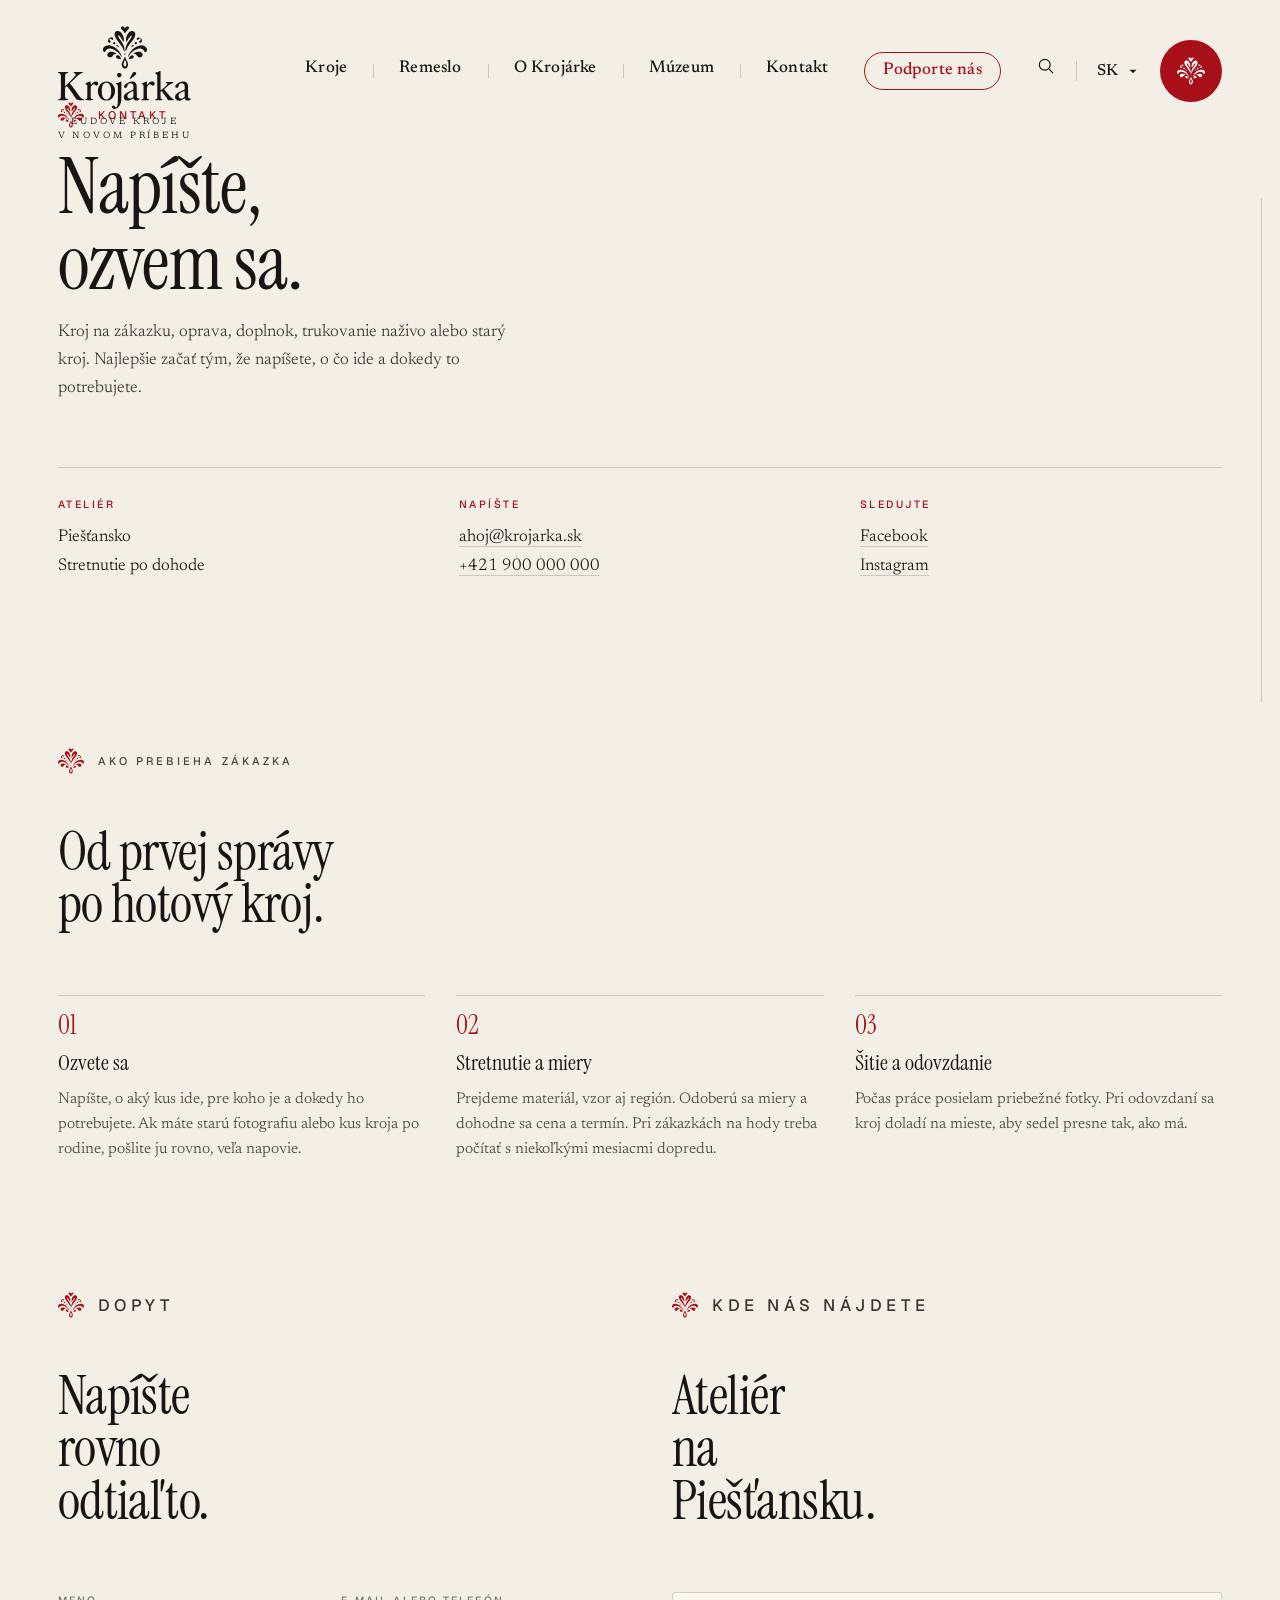
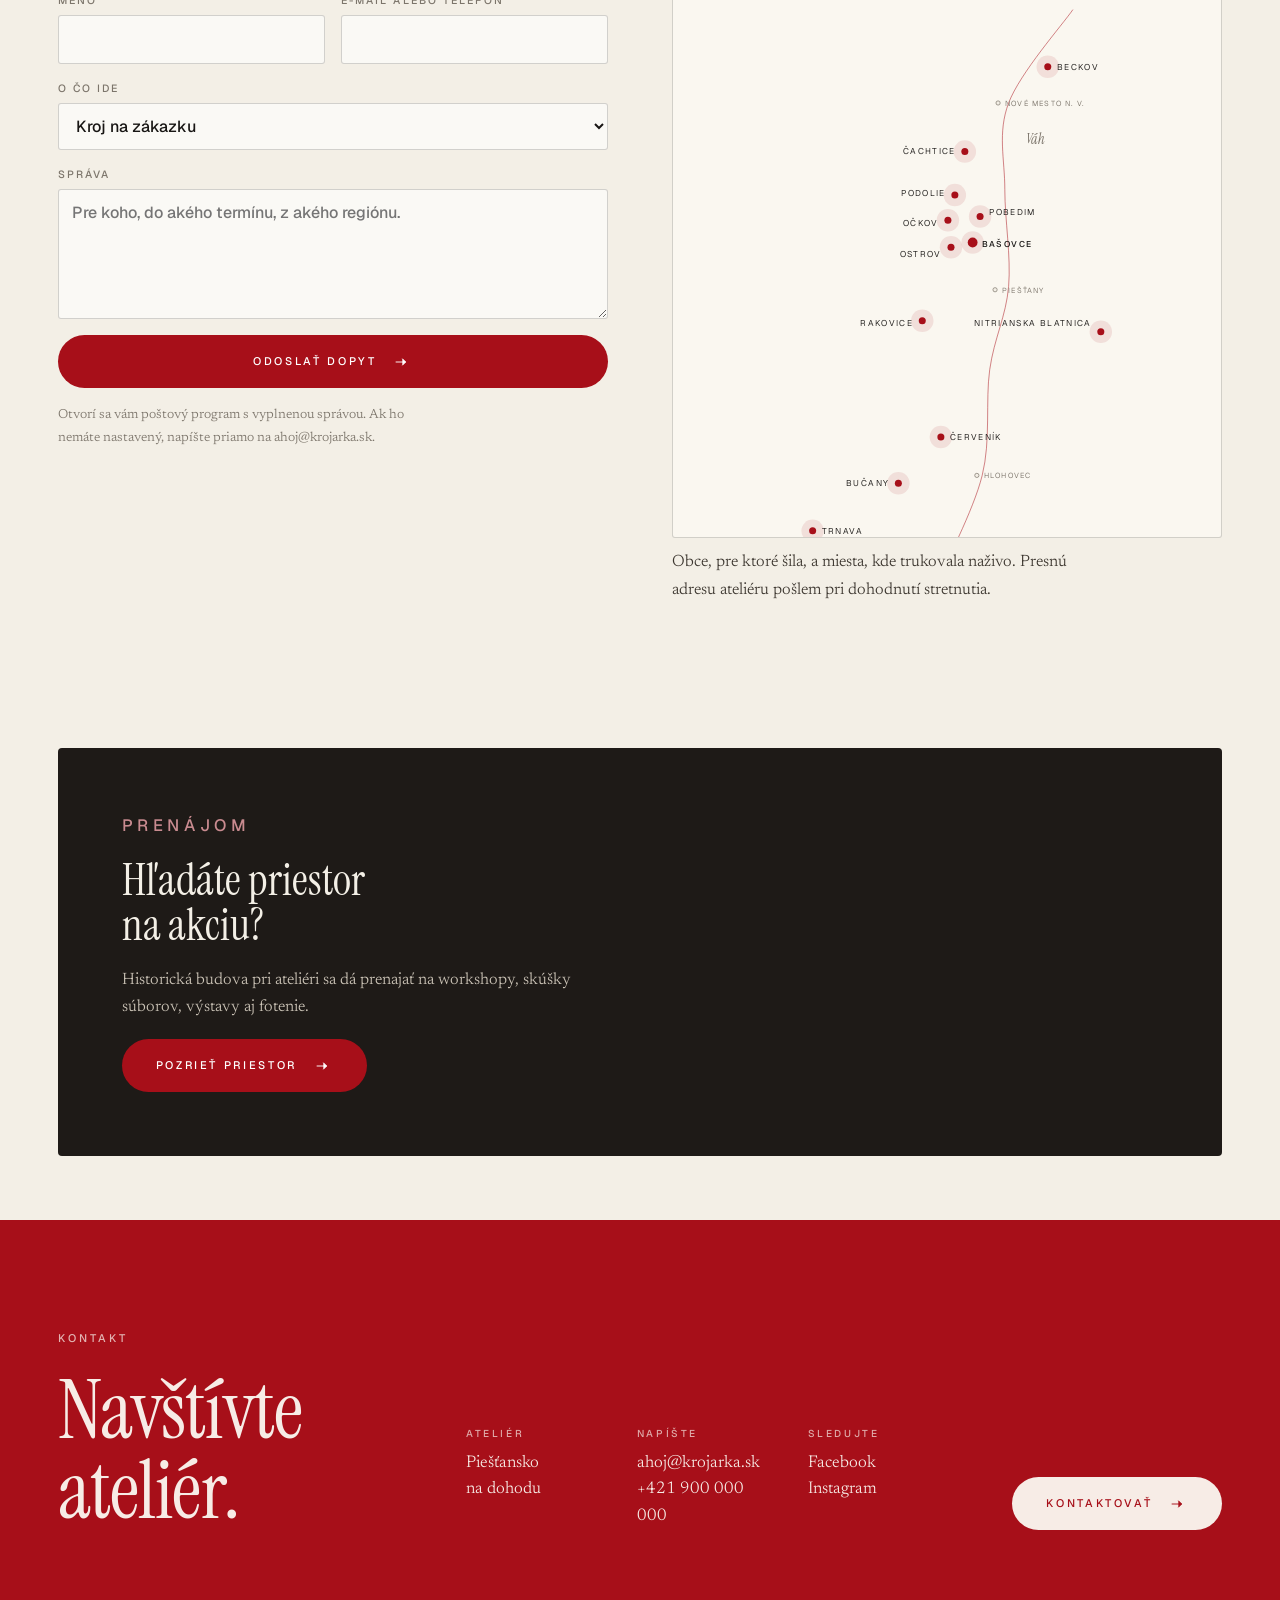
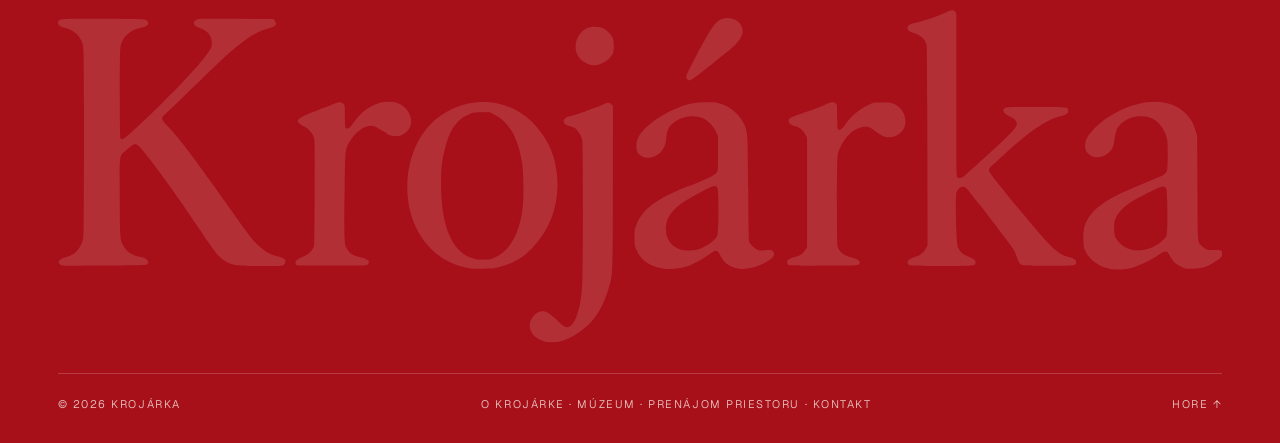
==== kontakt.html @ eddf3675 "Verzia 2: logotyp v pätičke menší a bez prekrytia s odkazmi Co-Authored-By: Claude Fable 5.1 <norepl" ====
<!doctype html>
<html lang="sk">
<head>
<script>if(/[?&]logo=alt/.test(location.search)||localStorage.getItem("logo")==="alt"){document.documentElement.classList.add("logo-alt");localStorage.setItem("logo","alt")}if(/[?&]logo=sig/.test(location.search)||localStorage.getItem("logo")==="sig"){document.documentElement.classList.remove("logo-alt");document.documentElement.classList.add("logo-sig");localStorage.setItem("logo","sig")}if(/[?&]logo=orig/.test(location.search)){localStorage.removeItem("logo");document.documentElement.classList.remove("logo-alt");document.documentElement.classList.remove("logo-sig")}</script>
<meta charset="utf-8">
<meta name="viewport" content="width=device-width, initial-scale=1">
<title>Kontakt — Krojárka</title>
<meta name="description" content="Kontakt na Krojárku. Kroje na zákazku, opravy, doplnky a workshopy trukovania. Ateliér na Piešťansku, stretnutie po dohode.">
<link rel="icon" href="logo/favicon.svg" type="image/svg+xml">
<link rel="apple-touch-icon" href="logo/favicon.svg">
<link rel="preconnect" href="https://fonts.googleapis.com">
<link rel="preconnect" href="https://fonts.gstatic.com" crossorigin>
<link href="https://fonts.googleapis.com/css2?family=Instrument+Serif:ital@0;1&family=Newsreader:ital,opsz,wght@0,6..72,300..500;1,6..72,300..400&family=Geist:wght@400;500&display=swap" rel="stylesheet">
<link rel="stylesheet" href="styles.css?v=32">
<link rel="stylesheet" href="motion.css?v=8">
<link rel="stylesheet" href="podstranky.css?v=2">
</head>
<body>

<svg width="0" height="0" style="position:absolute" aria-hidden="true">
  <defs>
    <!-- ornament: osemlistý „kvet" z výšivky -->
    <symbol id="orn" viewBox="0 0 124.88 120.88"><path fill="currentColor" d="M60.78 120.49C59.21 119.92 57.97 119.11 56.62 117.76C55.14 116.28 54.40 115.11 53.72 113.17L53.20 111.69L53.15 109.29C53.09 106.53 53.20 105.76 54.00 103.45C54.69 101.45 55.23 100.32 56.90 97.44C59.20 93.45 60.77 90.08 61.18 88.23C61.47 86.97 61.73 86.45 62.13 86.40C62.63 86.34 62.86 86.73 63.25 88.21C63.89 90.71 65.22 93.73 67.34 97.50C69.68 101.68 70.76 104.61 71.06 107.62C71.33 110.29 70.30 114.06 68.70 116.29C67.50 117.97 65.18 119.83 63.44 120.52C62.34 120.95 62.06 120.95 60.78 120.49ZM63.10 114.07C63.54 113.84 64.64 112.70 65.03 112.06C66.91 109.01 66.46 104.04 63.81 98.75C63.59 98.30 63.31 97.61 63.20 97.21C62.71 95.50 61.71 95.58 61.16 97.38C61.02 97.82 60.56 98.94 60.13 99.87C58.81 102.78 58.25 105.09 58.25 107.67C58.25 110.04 58.73 111.51 59.94 112.85C61.08 114.12 62.19 114.55 63.10 114.07ZM48.95 93.43C48.61 93.33 47.37 93.17 46.20 93.06C42.92 92.75 41.67 92.44 40.19 91.59C36.84 89.65 36.07 86.52 38.32 84.01C39.18 83.06 40.01 82.71 41.60 82.65C43.20 82.58 44.20 82.87 45.61 83.79C47.24 84.85 49.00 86.93 49.75 88.69C50.09 89.49 51.00 92.48 51.00 92.82C51.00 93.59 50.30 93.80 48.95 93.43ZM73.47 93.36C73.16 93.18 73.19 92.55 73.58 91.27C74.77 87.35 77.22 84.33 80.19 83.11C82.90 82.01 85.87 83.01 86.94 85.40C87.93 87.60 86.71 90.21 84.05 91.59C82.85 92.21 82.85 92.21 80.12 92.43C78.02 92.61 76.16 92.92 74.83 93.31C74.10 93.53 73.77 93.54 73.47 93.36ZM18.55 88.38C15.82 87.98 13.22 85.78 12.56 83.31C11.94 81.01 12.28 78.56 13.49 76.72C15.54 73.59 19.54 71.98 24.31 72.39C26.06 72.53 29.22 73.26 30.50 73.81C31.14 74.09 31.73 74.34 33.89 75.25C34.76 75.62 36.75 76.80 37.37 77.33C37.77 77.67 37.89 78.27 37.59 78.46C37.51 78.52 36.85 78.57 36.12 78.57C35.00 78.58 34.64 78.64 33.62 78.97C31.10 79.81 29.53 81.08 27.73 83.72C26.19 85.98 25.30 86.84 23.69 87.63C22.05 88.43 20.49 88.66 18.55 88.38ZM103.13 88.35C102.27 88.23 100.78 87.69 99.89 87.17C98.95 86.61 97.59 85.20 96.37 83.49C94.32 80.61 93.63 80.01 91.23 78.99C89.98 78.47 89.89 78.45 88.56 78.43C86.66 78.41 86.33 78.26 86.65 77.56C87.19 76.37 94.77 73.07 98.25 72.50C99.65 72.27 102.23 72.21 103.67 72.37C109.57 73.01 113.57 77.98 112.10 82.83C111.22 85.76 108.90 87.78 105.83 88.31C104.61 88.52 104.32 88.52 103.13 88.35ZM52.60 87.51C52.42 87.37 51.89 86.59 51.43 85.78C49.10 81.74 45.38 77.04 42.27 74.19C37.75 70.05 34.55 67.90 29.81 65.83C28.52 65.26 25.64 64.41 23.56 63.98C21.76 63.60 21.37 63.56 19.56 63.57C17.72 63.58 17.44 63.62 16.07 63.98C14.03 64.53 12.54 65.22 11.17 66.26C9.66 67.40 8.89 68.26 7.55 70.25C6.09 72.44 5.35 73.05 4.00 73.21C2.54 73.38 1.02 71.88 0.37 69.62C-0.32 67.22 -0.03 64.04 1.11 61.69C3.17 57.42 7.45 54.90 13.41 54.46C19.33 54.03 25.55 55.66 31.81 59.28C35.49 61.40 37.04 62.51 39.54 64.80C42.23 67.26 46.35 72.11 48.38 75.21C50.58 78.56 53.77 86.91 53.11 87.57C52.94 87.74 52.88 87.73 52.60 87.51ZM71.29 86.93C71.16 86.59 71.34 84.98 71.60 84.19C71.84 83.47 72.48 81.93 73.41 79.81C76.27 73.35 83.47 65.02 89.81 60.86C94.76 57.62 101.22 55.09 106.12 54.48C107.65 54.29 111.65 54.29 112.93 54.48C117.81 55.21 121.95 57.98 123.69 61.69C124.53 63.46 124.80 64.65 124.79 66.50C124.76 70.50 122.96 73.38 120.47 73.38C119.09 73.38 118.32 72.69 116.81 70.17C114.79 66.78 112.24 64.99 108.06 63.99C106.42 63.60 106.18 63.57 104.06 63.57C101.91 63.57 101.73 63.59 99.88 64.03C95.81 64.98 92.35 66.52 88.06 69.30C82.90 72.63 76.08 79.73 73.29 84.67C72.13 86.71 71.49 87.44 71.29 86.93ZM61.63 81.63C61.29 81.29 61.21 80.69 61.28 79.00C61.36 77.03 61.57 76.56 62.37 76.56C63.24 76.56 63.41 76.97 63.39 78.90C63.38 80.56 63.26 81.19 62.87 81.60C62.55 81.94 61.96 81.96 61.63 81.63ZM59.94 71.70C59.75 71.45 59.38 70.62 59.12 69.85C58.53 68.06 57.94 66.57 57.12 64.75C56.77 63.96 56.32 62.94 56.12 62.49C55.68 61.47 54.18 58.67 53.56 57.68C51.75 54.83 47.62 49.24 43.50 44.07C38.53 37.82 37.82 36.81 35.79 33.06C34.69 31.03 34.02 29.37 33.48 27.28C32.98 25.38 32.97 25.25 32.97 23.31C32.96 21.06 33.15 20.11 33.91 18.48C34.99 16.16 36.60 14.80 39.31 13.92C40.68 13.48 40.69 13.47 42.44 13.54C43.93 13.59 44.35 13.66 45.33 13.98C49.68 15.40 52.84 18.61 55.75 24.56C58.53 30.24 59.69 36.05 59.11 41.39C58.94 42.96 58.76 43.51 58.33 43.75C57.82 44.04 57.46 43.75 56.58 42.36C56.16 41.70 55.37 40.47 54.83 39.62C54.29 38.78 53.42 37.29 52.90 36.32C50.36 31.56 48.51 29.07 46.05 27.10C44.58 25.92 43.89 25.72 43.31 26.31C42.27 27.34 44.19 32.22 47.37 36.63C53.08 44.53 54.39 46.55 56.45 50.56C58.53 54.64 59.56 57.31 60.32 60.59C60.77 62.55 60.77 62.58 60.89 66.75C60.99 70.16 60.98 71.04 60.84 71.50C60.63 72.21 60.37 72.27 59.94 71.70ZM64.04 71.05C63.88 70.79 63.81 70.25 63.72 68.46C63.53 64.38 63.88 61.53 64.95 58.56C67.92 50.34 69.61 47.26 75.06 40.12C78.25 35.96 81.06 30.86 81.56 28.34C81.96 26.28 81.01 25.56 79.42 26.74C76.50 28.93 73.50 32.93 70.29 38.93C69.77 39.89 69.07 41.06 68.74 41.51C68.41 41.96 67.95 42.66 67.72 43.07C67.21 43.98 66.80 44.18 66.28 43.79C65.66 43.33 65.35 41.42 65.36 37.99C65.36 35.56 65.53 34.18 66.12 31.69C68.55 21.41 74.46 14.32 81.31 13.49C85.22 13.01 88.91 14.77 90.50 17.88C91.85 20.53 91.98 23.51 90.93 27.56C89.85 31.68 87.63 35.60 83.05 41.44C74.01 52.96 71.57 56.49 68.90 61.91C67.25 65.24 66.61 66.74 65.80 69.06C65.04 71.28 64.55 71.83 64.04 71.05ZM44.37 59.89C44.06 59.69 43.33 59.12 42.75 58.62C42.17 58.13 41.46 57.62 41.19 57.50C38.81 56.43 38.24 56.12 38.00 55.73C37.47 54.85 37.85 53.62 38.82 53.11C39.30 52.85 39.40 52.84 39.87 52.98C40.54 53.19 41.25 53.92 41.96 55.16C42.37 55.85 42.81 56.39 43.52 57.03C45.04 58.41 45.79 59.66 45.35 60.10C45.13 60.32 44.98 60.29 44.37 59.89ZM80.33 59.29C80.29 59.25 80.25 59.12 80.25 59.00C80.25 58.79 82.57 55.11 83.24 54.27C84.36 52.85 85.86 52.60 86.85 53.66C87.99 54.88 86.73 56.71 84.38 57.25C83.62 57.42 82.69 57.90 81.93 58.51C81.51 58.84 80.61 59.38 80.46 59.38C80.44 59.38 80.38 59.34 80.33 59.29ZM30.12 51.18C29.06 50.72 28.25 49.46 28.25 48.25C28.25 46.95 29.12 45.60 30.20 45.25C30.82 45.04 32.45 45.15 32.98 45.43C33.59 45.74 34.48 46.68 34.76 47.29C35.40 48.70 34.72 50.50 33.31 51.14C32.67 51.44 30.77 51.46 30.12 51.18ZM91.40 51.12C90.76 50.79 90.05 49.91 89.86 49.21C89.40 47.48 91.02 45.36 92.95 45.16C95.27 44.92 97.04 47.21 96.10 49.22C95.79 49.87 94.94 50.77 94.33 51.09C93.67 51.43 92.05 51.45 91.40 51.12ZM104.69 47.23C103.75 46.88 102.75 45.96 102.41 45.14C102.02 44.21 102.58 43.33 104.36 42.08C105.47 41.30 106.31 40.43 106.59 39.77C106.89 39.05 106.97 36.17 106.70 35.65C106.23 34.74 104.93 34.57 103.57 35.24C102.92 35.56 102.50 35.92 101.49 36.99C99.37 39.27 98.21 39.58 96.91 38.23C94.99 36.22 96.20 32.98 99.24 32.00C101.46 31.29 103.68 32.03 106.87 34.54C109.54 36.64 110.71 38.88 110.60 41.72C110.56 43.00 110.53 43.12 110.03 44.14C109.08 46.10 107.60 47.26 105.95 47.33C105.46 47.35 104.89 47.31 104.69 47.23ZM17.80 47.14C16.65 46.84 15.22 45.63 14.74 44.55C13.30 41.34 14.57 36.77 17.57 34.34C19.01 33.17 21.82 31.92 23.50 31.69C25.32 31.45 27.71 32.81 28.57 34.57C29.38 36.23 29.00 38.28 27.74 38.99C26.68 39.59 26.11 39.31 23.81 37.05C21.86 35.13 21.11 34.66 20.28 34.81C18.77 35.09 18.08 36.32 18.37 38.20C18.58 39.54 18.96 40.14 20.61 41.83C22.67 43.92 22.80 44.47 21.57 45.84C20.57 46.95 19.07 47.47 17.80 47.14ZM61.72 20.16C61.62 20.04 61.33 19.52 61.09 19.00C59.90 16.52 58.19 14.34 54.78 10.98C52.03 8.28 51.29 7.30 50.93 5.88C50.47 4.07 50.91 2.29 52.10 1.24C53.10 0.35 53.59 0.19 55.26 0.19L56.72 0.19L57.80 0.74C59.53 1.62 60.50 2.75 61.54 5.16C61.88 5.93 62.61 5.96 62.93 5.22C63.63 3.61 63.91 3.10 64.49 2.41C66.82 -0.37 70.66 -0.83 72.73 1.44C73.47 2.25 73.75 2.99 73.75 4.12C73.75 6.19 73.29 6.94 69.81 10.50C66.21 14.20 64.11 16.98 63.17 19.32C62.76 20.35 62.18 20.69 61.72 20.16Z"/></symbol>
    <symbol id="wordmark" viewBox="0 0 235.50 67.25"><path fill="currentColor" d="M98.38 67.02C96.37 66.35 95.38 65.25 95.38 63.72C95.38 62.44 96.58 61.05 97.79 60.91C98.58 60.82 99.41 61.29 100.81 62.63C102.18 63.94 102.45 64.12 102.95 64.12C104.49 64.12 105.77 60.36 106.00 55.14C106.17 51.42 106.16 27.05 105.99 26.26C105.82 25.48 105.01 24.20 104.48 23.88C104.26 23.75 103.79 23.57 103.45 23.50C101.82 23.15 101.83 21.83 103.46 21.50C104.26 21.33 106.79 20.49 107.32 20.22C107.53 20.11 108.09 19.89 108.57 19.74C109.05 19.59 109.78 19.30 110.19 19.10C111.10 18.67 111.38 18.66 111.84 19.05L112.19 19.35L112.18 36.02C112.16 54.49 112.20 53.58 111.31 56.38C109.77 61.22 107.89 63.75 104.25 65.88C102.23 67.07 99.87 67.52 98.38 67.02ZM212.31 52.26C209.98 51.63 208.17 50.14 207.53 48.31C207.23 47.44 207.22 44.71 207.52 43.81C208.64 40.50 211.42 38.36 218.19 35.62C218.67 35.43 219.68 35.00 220.44 34.69C221.19 34.37 222.18 33.96 222.62 33.78C223.60 33.40 224.09 32.98 224.24 32.38C224.40 31.75 224.41 26.95 224.25 26.13C224.03 24.99 223.23 23.50 222.45 22.78C221.56 21.97 220.85 21.63 219.79 21.52C217.85 21.32 216.32 21.77 215.04 22.92C214.09 23.78 213.87 24.34 213.51 26.78C213.37 27.80 213.04 28.36 212.23 29.01C210.84 30.10 209.02 30.02 208.07 28.83C207.52 28.14 207.51 26.91 208.06 25.81C208.53 24.88 210.42 22.94 211.75 22.04C218.00 17.80 224.63 17.39 228.09 21.04C229.09 22.10 229.49 22.80 229.96 24.32L230.31 25.44L230.37 36.00C230.44 47.70 230.38 46.87 231.27 47.70C232.04 48.43 232.43 48.56 233.74 48.53C235.10 48.49 235.50 48.65 235.50 49.23C235.50 49.75 235.19 50.08 234.00 50.87C232.29 51.99 231.27 52.31 229.43 52.31C227.94 52.31 227.92 52.31 226.97 51.84C225.93 51.33 225.31 50.72 224.80 49.72C224.20 48.55 223.93 48.55 222.31 49.66C220.98 50.57 219.09 51.50 217.56 52.00C215.92 52.53 213.71 52.64 212.31 52.26ZM83.12 52.20C78.26 51.34 74.49 48.42 72.31 43.81C69.41 37.66 70.30 29.22 74.39 24.18C78.89 18.63 86.67 17.00 92.73 20.33C96.13 22.20 99.10 25.93 100.18 29.69C102.13 36.49 100.49 43.46 95.84 48.16C93.90 50.12 92.33 51.06 89.71 51.83C88.27 52.26 88.07 52.29 86.12 52.32C84.81 52.35 83.72 52.30 83.12 52.20ZM121.50 52.12C119.17 51.48 117.77 50.38 116.99 48.56C116.58 47.59 116.56 47.51 116.57 45.94C116.57 44.39 116.59 44.27 116.98 43.31C118.14 40.52 120.40 38.65 125.19 36.53C125.88 36.23 126.80 35.85 127.25 35.68C130.52 34.49 132.75 33.42 133.18 32.83C133.43 32.50 133.44 32.32 133.44 28.96L133.44 25.43L133.01 24.56C132.47 23.46 131.39 22.36 130.42 21.91C128.87 21.20 126.54 21.41 125.03 22.39C123.55 23.36 123.15 24.02 122.98 25.80C122.84 27.28 122.52 28.10 121.80 28.80C120.37 30.19 118.15 30.25 117.25 28.92C116.84 28.30 116.82 26.87 117.21 26.00C118.46 23.26 123.59 19.91 128.06 18.92C129.26 18.65 132.11 18.55 133.18 18.74C135.37 19.12 137.59 20.80 138.57 22.81C139.48 24.67 139.46 24.51 139.55 36.14C139.59 43.10 139.66 46.58 139.75 46.83C139.94 47.31 140.70 48.09 141.31 48.40C141.75 48.63 141.94 48.65 143.02 48.57C144.14 48.50 144.26 48.51 144.49 48.74C145.19 49.44 144.60 50.27 142.73 51.22C138.87 53.19 135.29 52.58 133.94 49.71C133.31 48.39 133.04 48.35 131.69 49.36C130.45 50.30 128.51 51.36 127.06 51.88C125.56 52.43 123.03 52.53 121.50 52.12ZM0.64 51.59C-0.23 51.15 0.04 50.44 1.19 50.08C2.68 49.63 3.00 49.47 3.62 48.92C4.39 48.23 4.94 47.13 5.13 45.95C5.28 44.95 5.30 10.57 5.15 8.25C5.06 6.95 5.01 6.74 4.62 6.01C3.97 4.79 2.91 4.02 1.31 3.61C0.10 3.30 -0.33 2.71 0.24 2.13C0.63 1.74 1.22 1.72 9.56 1.78C17.26 1.84 17.53 1.85 17.85 2.09C18.66 2.69 18.17 3.37 16.76 3.61C14.69 3.95 12.98 5.50 12.63 7.35C12.44 8.34 12.44 25.72 12.63 25.94C13.00 26.38 13.33 26.16 16.27 23.41C22.80 17.33 28.44 11.40 30.43 8.51C30.99 7.70 31.06 7.52 31.10 6.81C31.19 5.37 30.28 4.15 28.76 3.69C27.45 3.29 27.07 2.44 28.00 1.96C28.41 1.75 28.89 1.74 35.99 1.79L43.55 1.84L43.84 2.18C44.40 2.84 43.97 3.40 42.69 3.68C39.79 4.33 36.42 6.75 30.87 12.18C29.19 13.84 26.51 16.43 24.94 17.94C23.36 19.45 21.83 20.92 21.53 21.20C20.76 21.95 20.80 22.08 22.29 23.61C23.66 25.03 25.56 27.40 27.77 30.44C28.52 31.47 29.74 33.16 30.50 34.19C31.25 35.22 32.78 37.36 33.89 38.94C37.03 43.38 38.69 45.64 39.51 46.58C41.04 48.31 42.58 49.37 44.12 49.76C44.64 49.89 45.22 50.06 45.41 50.14C46.06 50.41 46.19 51.08 45.67 51.49C45.35 51.74 45.20 51.75 41.20 51.75C36.24 51.74 35.55 51.67 34.35 51.04C32.60 50.12 32.15 49.59 28.44 44.06C23.94 37.36 20.80 33.00 17.24 28.50C15.81 26.70 15.65 26.69 13.83 28.31C12.32 29.65 12.45 28.73 12.48 37.61C12.51 45.75 12.55 46.35 13.10 47.48C13.78 48.88 14.92 49.63 16.90 50.00C18.02 50.22 18.58 50.92 18.02 51.42C17.82 51.60 16.93 51.63 9.37 51.68C2.84 51.73 0.87 51.71 0.64 51.59ZM48.18 51.49C47.70 50.96 48.12 50.44 49.49 49.89C50.77 49.37 51.54 48.57 51.79 47.50C51.83 47.33 51.87 42.49 51.89 36.75C51.92 26.67 51.92 26.29 51.68 25.64C51.35 24.72 50.61 23.91 49.75 23.53C47.96 22.74 48.06 22.07 50.12 21.21C51.72 20.53 54.10 19.62 54.25 19.62C54.32 19.63 54.84 19.40 55.41 19.13C56.63 18.53 57.24 18.47 57.69 18.93C58.00 19.23 58.00 19.27 58.00 21.41C58.00 23.82 58.07 24.10 58.66 23.95C58.88 23.90 59.17 23.61 59.52 23.09C61.72 19.80 64.87 18.11 67.84 18.62C70.91 19.14 72.50 22.61 70.56 24.55C69.81 25.29 69.13 25.54 68.01 25.48C67.17 25.43 67.09 25.40 65.87 24.57C65.17 24.10 64.37 23.63 64.08 23.53C62.59 23.02 60.61 24.12 59.24 26.22C58.04 28.05 58.10 27.67 57.97 35.12C57.82 44.78 57.86 47.15 58.23 47.94C58.78 49.15 59.45 49.63 61.13 50.01C62.69 50.37 63.23 50.89 62.62 51.44C62.38 51.66 61.97 51.67 55.36 51.68C49.13 51.69 48.34 51.67 48.18 51.49ZM147.85 51.60C147.48 51.47 147.31 51.14 147.44 50.75C147.54 50.42 148.24 50.07 149.15 49.88C150.06 49.69 150.59 49.33 151.06 48.57L151.44 47.96L151.44 36.88L151.44 25.81L151.17 25.31C150.59 24.24 150.05 23.77 149.08 23.48C148.02 23.17 147.75 22.96 147.75 22.48C147.75 21.84 147.89 21.76 151.38 20.58C153.40 19.90 154.72 19.38 155.38 19.01C156.19 18.56 156.88 18.51 157.25 18.88C157.55 19.17 157.53 19.01 157.55 21.80C157.56 23.75 157.59 24.05 157.77 24.17C158.12 24.39 158.60 24.03 159.25 23.06C160.30 21.52 161.96 20.11 163.81 19.23L164.94 18.69L166.69 18.69C168.25 18.69 168.50 18.72 169.01 18.97C171.31 20.10 172.09 22.87 170.58 24.58C169.91 25.35 169.04 25.75 168.06 25.75C167.18 25.75 166.82 25.58 165.12 24.41C164.02 23.65 163.96 23.62 163.20 23.62C162.33 23.62 161.12 24.13 160.24 24.86C159.20 25.73 157.89 27.93 157.64 29.25C157.42 30.38 157.42 47.17 157.63 47.88C157.91 48.79 158.77 49.55 159.89 49.87C161.58 50.35 161.81 50.45 162.00 50.79C162.17 51.09 162.17 51.14 161.93 51.38C161.67 51.63 161.56 51.64 154.93 51.68C151.03 51.70 148.05 51.67 147.85 51.60ZM172.16 51.60C172.01 51.52 171.85 51.36 171.81 51.24C171.64 50.71 172.20 50.28 173.61 49.81C174.37 49.57 175.08 48.93 175.53 48.10L175.81 47.56L175.77 27.50C175.74 13.80 175.69 7.30 175.60 7.00C175.26 5.88 174.29 4.99 173.04 4.67C172.27 4.47 171.75 4.10 171.75 3.74C171.75 3.11 172.14 2.85 173.48 2.57C173.96 2.47 174.56 2.30 174.83 2.19C175.10 2.09 175.79 1.87 176.38 1.70C176.96 1.53 178.08 1.10 178.88 0.74C180.70 -0.08 181.00 -0.13 181.36 0.32L181.62 0.66L181.62 17.13C181.62 31.94 181.64 33.63 181.82 33.80C182.19 34.17 182.90 33.96 183.50 33.31C183.67 33.12 184.80 32.11 186.00 31.07C189.12 28.36 192.62 25.02 193.30 24.12C193.67 23.62 193.88 23.22 193.88 22.99C193.88 22.44 193.23 21.80 192.36 21.48C191.20 21.06 190.76 20.25 191.44 19.80C191.73 19.61 192.36 19.59 197.68 19.59C204.24 19.58 204.25 19.58 204.25 20.36C204.25 20.91 203.81 21.20 202.48 21.55C199.75 22.26 196.67 24.35 191.48 29.05C190.43 30.00 189.27 31.05 188.91 31.37C187.85 32.31 187.88 32.39 190.09 35.13C191.11 36.38 192.08 37.59 192.25 37.80C192.76 38.45 194.92 41.03 197.06 43.56C200.90 48.10 202.26 49.32 204.04 49.84C204.60 50.00 205.22 50.23 205.43 50.35C205.90 50.63 205.99 51.11 205.64 51.43C205.41 51.64 205.01 51.66 200.47 51.69C197.77 51.71 195.36 51.68 195.11 51.61C194.49 51.46 194.30 51.20 193.86 49.93C193.65 49.32 193.38 48.68 193.27 48.51C192.88 47.88 187.04 40.20 186.19 39.19C185.91 38.84 185.23 37.99 184.70 37.28C184.16 36.57 183.62 35.94 183.50 35.87C182.81 35.51 182.03 35.91 181.68 36.80C181.35 37.69 181.58 47.17 181.96 48.02C182.34 48.85 183.07 49.53 183.95 49.86C185.15 50.31 185.50 50.56 185.50 50.99C185.50 51.76 185.60 51.75 178.69 51.74C174.50 51.74 172.35 51.69 172.16 51.60ZM88.52 49.92C91.49 48.51 93.35 45.06 93.96 39.88C94.20 37.76 94.13 32.73 93.82 30.81C93.02 25.81 91.18 22.62 88.29 21.17L87.31 20.69L85.69 20.69C84.19 20.70 83.99 20.72 83.19 21.06C81.95 21.56 81.53 21.86 80.64 22.83C79.58 23.99 78.92 25.39 78.27 27.88C77.59 30.46 77.46 31.64 77.45 35.19C77.44 41.78 78.80 46.45 81.41 48.82C82.18 49.51 82.55 49.73 83.81 50.21C84.47 50.46 84.75 50.50 86.00 50.46C87.39 50.43 87.47 50.41 88.52 49.92ZM129.19 48.49C130.81 48.04 132.92 46.57 133.29 45.64C133.60 44.88 133.61 36.33 133.31 35.90C132.88 35.30 132.45 35.46 128.38 37.68C124.76 39.66 123.03 41.61 122.90 43.86C122.77 46.06 123.83 47.72 125.80 48.40C126.54 48.65 128.41 48.70 129.19 48.49ZM220.89 48.11C222.26 47.58 223.62 46.56 224.10 45.69C224.41 45.14 224.34 36.31 224.03 35.97C223.73 35.63 222.96 35.69 222.14 36.11C221.75 36.31 220.62 36.87 219.62 37.35C215.97 39.12 214.09 40.82 213.62 42.77C213.44 43.53 213.52 45.43 213.75 45.88C215.00 48.31 217.97 49.24 220.89 48.11ZM127.28 14.06C126.94 13.82 126.92 13.39 127.24 12.78C130.78 5.80 132.33 3.16 133.34 2.33C135.08 0.93 137.91 1.73 138.36 3.75C138.59 4.78 138.22 5.64 136.96 6.97C136.30 7.67 135.94 7.97 132.56 10.64C129.09 13.39 128.29 13.99 127.94 14.12C127.53 14.28 127.61 14.29 127.28 14.06ZM107.56 11.08C105.57 10.42 104.52 9.00 104.65 7.14C104.76 5.68 105.60 4.35 106.81 3.72C107.51 3.36 108.87 3.28 109.82 3.56C110.74 3.82 111.97 4.99 112.22 5.83C112.41 6.45 112.42 7.89 112.25 8.53C111.78 10.18 109.17 11.61 107.56 11.08Z"/></symbol>
    <symbol id="arrow" viewBox="0 0 24 24"><path d="M4 12h15m-5-5 5 5-5 5" fill="none" stroke="currentColor" stroke-width="1.4"/></symbol>
    <symbol id="chev-l" viewBox="0 0 24 24"><path d="M14.5 6.5 9 12l5.5 5.5" fill="none" stroke="currentColor" stroke-width="1.4"/></symbol>
    <symbol id="chev-r" viewBox="0 0 24 24"><path d="M9.5 6.5 15 12l-5.5 5.5" fill="none" stroke="currentColor" stroke-width="1.4"/></symbol>
  </defs>
</svg>

<header class="site-header" id="top">
  <a class="logo" href="index.html" aria-label="Krojárka — domov">
    <span class="logo-sig-img" data-svg="logo/krojarka-signature.svg?v=3"></span>
    <img class="logo-alt-img" src="img/logo-nahradne-kruh.webp?v=3" alt="Krojárka">
    <svg class="logo-orn" viewBox="0 0 124.88 120.88"><use href="#orn"/></svg>
    <svg class="logo-word" viewBox="0 0 235.50 67.25"><use href="#wordmark"/></svg>
    <span class="logo-tag">Ľudové kroje<br>v novom príbehu</span>
  </a>
  <nav class="main-nav" aria-label="Hlavná navigácia">
    <a href="index.html#kroje">Kroje</a>
    <a href="index.html#remeslo">Remeslo</a>
    <a href="o-krojarke.html">O Krojárke</a>
    <a href="podpor-nas.html">Múzeum</a>
    <a href="kontakt.html" aria-current="page">Kontakt</a>
    <a class="nav-support" href="podpor-nas.html#podporit">Podporte nás</a>
  </nav>
  <div class="header-tools">
    <button class="icon-btn" aria-label="Hľadať"><svg viewBox="0 0 24 24" width="20" height="20"><circle cx="10.5" cy="10.5" r="6.5" fill="none" stroke="currentColor" stroke-width="1.4"/><path d="m15.5 15.5 5 5" stroke="currentColor" stroke-width="1.4"/></svg></button>
    <span class="tools-sep"></span>
    <button class="lang">SK <svg viewBox="0 0 24 24" width="14" height="14"><path d="m7 10 5 5 5-5" fill="none" stroke="currentColor" stroke-width="1.4"/></svg></button>
    <button class="menu-btn" aria-label="Menu" aria-expanded="false" aria-controls="overlay-nav"><svg><use href="#orn"/></svg></button>
  </div>
</header>

<div class="overlay-nav" id="overlay-nav" aria-hidden="true">
  <nav>
    <a href="index.html#kroje"><small>01</small>Kroje</a>
    <a href="index.html#remeslo"><small>02</small>Remeslo</a>
    <a href="index.html#pribehy"><small>03</small>Príbehy</a>
    <a href="index.html#regiony"><small>04</small>Regióny</a>
    <a href="o-krojarke.html"><small>05</small>O Krojárke</a>
    <a href="podpor-nas.html"><small>06</small>Múzeum</a>
    <a href="priestor.html"><small>07</small>Priestor</a>
    <a href="kontakt.html"><small>08</small>Kontakt</a>
    <a href="podpor-nas.html#podporit"><small>09</small>Podporte nás</a>
  </nav>
  <p class="overlay-foot">SK / EN &nbsp;·&nbsp; Ateliér Piešťansko</p>
</div>

<main>

<section class="pg-sec kt-top">
  <div class="kt-head reveal">
    <p class="eyebrow"><svg class="orn-s"><use href="#orn"/></svg>Kontakt</p>
    <h1 class="display-l" data-words>Napíšte,<br>ozvem sa.</h1>
    <p class="lead">Kroj na zákazku, oprava, doplnok, trukovanie naživo alebo starý kroj. Najlepšie začať tým, že napíšete, o čo ide a dokedy to potrebujete.</p>
  </div>
  <div class="contact-cols reveal">
    <div><h3>Ateliér</h3><p>Piešťansko<br>Stretnutie po dohode</p></div>
    <div><h3>Napíšte</h3><p><a href="mailto:ahoj@krojarka.sk">ahoj@krojarka.sk</a><br><a href="tel:+421900000000">+421 900 000 000</a></p></div>
    <div><h3>Sledujte</h3><p><a href="https://www.facebook.com/lenka.cernokova" rel="noopener">Facebook</a><br><a href="#">Instagram</a></p></div>
  </div>
</section>



<section class="pg-sec tight">
  <div class="sec-head reveal">
    <p class="eyebrow"><svg class="orn-s"><use href="#orn"/></svg>Ako prebieha zákazka</p>
    <h2 class="display-m" data-words>Od prvej správy<br>po hotový kroj.</h2>
  </div>
  <ol class="steps stagger">
    <svg class="steps-thread" viewBox="0 0 1000 40" preserveAspectRatio="none" aria-hidden="true"><path class="thread" pathLength="1" d="M0 20 C120 20 160 4 330 12 S500 34 660 22 S860 6 1000 20"/></svg>
    <li class="reveal">
      <span class="n">01</span>
      <h3>Ozvete sa</h3>
      <p>Napíšte, o aký kus ide, pre koho je a dokedy ho potrebujete. Ak máte starú fotografiu alebo kus kroja po rodine, pošlite ju rovno, veľa napovie.</p>
    </li>
    <li class="reveal">
      <span class="n">02</span>
      <h3>Stretnutie a miery</h3>
      <p>Prejdeme materiál, vzor aj región. Odoberú sa miery a dohodne sa cena a termín. Pri zákazkách na hody treba počítať s niekoľkými mesiacmi dopredu.</p>
    </li>
    <li class="reveal">
      <span class="n">03</span>
      <h3>Šitie a odovzdanie</h3>
      <p>Počas práce posielam priebežné fotky. Pri odovzdaní sa kroj doladí na mieste, aby sedel presne tak, ako má.</p>
    </li>
  </ol>
</section>

<section class="pg-sec tight">
  <div class="pg-split">
    <div>
      <div class="sec-head reveal">
        <p class="eyebrow"><svg class="orn-s"><use href="#orn"/></svg>Dopyt</p>
        <h2 class="display-m" data-words>Napíšte<br>rovno odtiaľto.</h2>
      </div>
      <!-- Formulár otvorí poštového klienta s predvyplnenou správou.
           Stránka beží bez servera, takže sa nedá odosielať na pozadí. -->
      <form class="form" id="dopyt" data-mailto="ahoj@krojarka.sk" data-subject="Dopyt z webu">
        <div class="row">
          <label for="f-meno">Meno<input id="f-meno" name="meno" type="text" autocomplete="name" required></label>
          <label for="f-mail">E-mail alebo telefón<input id="f-mail" name="kontakt" type="text" autocomplete="email" required></label>
        </div>
        <label for="f-typ">O čo ide
          <select id="f-typ" name="typ">
            <option>Kroj na zákazku</option>
            <option>Oprava alebo úprava</option>
            <option>Doplnok — zástera, rukávce, čepiec</option>
            <option>Trukovanie naživo — škola, slávnosti, múzeum</option>
            <option>Starý kroj — kúpa alebo predaj</option>
            <option>Prenájom priestoru</option>
            <option>Niečo iné</option>
          </select>
        </label>
        <label for="f-text">Správa<textarea id="f-text" name="sprava" placeholder="Pre koho, do akého termínu, z akého regiónu." required></textarea></label>
        <button class="btn-red" type="submit">Odoslať dopyt <svg><use href="#arrow"/></svg></button>
        <p class="hint">Otvorí sa vám poštový program s vyplnenou správou. Ak ho nemáte nastavený, napíšte priamo na <a href="mailto:ahoj@krojarka.sk">ahoj@krojarka.sk</a>.</p>
      </form>
    </div>
    <div>
      <div class="sec-head reveal">
        <p class="eyebrow"><svg class="orn-s"><use href="#orn"/></svg>Kde nás nájdete</p>
        <h2 class="display-m" data-words>Ateliér<br>na Piešťansku.</h2>
      </div>
      <div class="mapbox km reveal">
        <svg class="kmap" viewBox="0 0 600 740" role="img" aria-label="Mapa Piešťanska s obcami, pre ktoré Krojárka šila">
<path class="km-river" pathLength="1" d="M478.9 -2.0 C463.6 20.1 403.6 88.2 387.4 130.9 C371.3 173.6 382.0 210.7 382.0 254.2 C382.0 297.7 391.0 349.2 387.4 391.9 C383.8 434.6 366.8 465.5 360.5 510.4 C354.2 555.2 362.3 610.2 349.8 660.9 C337.2 711.6 296.0 789.0 285.2 814.6"/>
<text class="km-lbl" x="412" y="190">Váh</text>
<g class="km-ctx"><circle cx="372.4" cy="130.9" r="3"/><text x="382.4" y="134.9">Nové Mesto n. V.</text></g>
<g class="km-ctx"><circle cx="368.1" cy="396.7" r="3"/><text x="378.1" y="400.7">Piešťany</text></g>
<g class="km-ctx"><circle cx="342.2" cy="660.9" r="3"/><text x="352.2" y="664.9">Hlohovec</text></g>
<g class="km-pt" style="--i:0"><circle class="km-halo" cx="325.1" cy="200.1" r="16"/><circle class="km-dot" cx="325.1" cy="200.1" r="5"/><text x="312.1" y="204.1" text-anchor="end">Čachtice</text></g>
<g class="km-pt" style="--i:1"><circle class="km-halo" cx="310.9" cy="262.0" r="16"/><circle class="km-dot" cx="310.9" cy="262.0" r="5"/><text x="297.9" y="264.0" text-anchor="end">Podolie</text></g>
<g class="km-pt" style="--i:2"><circle class="km-halo" cx="346.8" cy="292.4" r="16"/><circle class="km-dot" cx="346.8" cy="292.4" r="5"/><text x="359.8" y="290.4" text-anchor="start">Pobedim</text></g>
<g class="km-pt" style="--i:3"><circle class="km-halo" cx="301.0" cy="297.7" r="16"/><circle class="km-dot" cx="301.0" cy="297.7" r="5"/><text x="288.0" y="305.7" text-anchor="end">Očkov</text></g>
<g class="km-pt km-main" style="--i:4"><circle class="km-halo" cx="336.2" cy="329.4" r="16"/><circle class="km-dot" cx="336.2" cy="329.4" r="7"/><text x="349.2" y="335.4" text-anchor="start">Bašovce</text></g>
<g class="km-pt" style="--i:5"><circle class="km-halo" cx="305.4" cy="336.3" r="16"/><circle class="km-dot" cx="305.4" cy="336.3" r="5"/><text x="292.4" y="350.3" text-anchor="end">Ostrov</text></g>
<g class="km-pt" style="--i:6"><circle class="km-halo" cx="264.5" cy="440.9" r="16"/><circle class="km-dot" cx="264.5" cy="440.9" r="5"/><text x="251.5" y="448.9" text-anchor="end">Rakovice</text></g>
<g class="km-pt" style="--i:7"><circle class="km-halo" cx="230.5" cy="672.1" r="16"/><circle class="km-dot" cx="230.5" cy="672.1" r="5"/><text x="217.5" y="676.1" text-anchor="end">Bučany</text></g>
<g class="km-pt" style="--i:8"><circle class="km-halo" cx="291.0" cy="606.3" r="16"/><circle class="km-dot" cx="291.0" cy="606.3" r="5"/><text x="304.0" y="610.3" text-anchor="start">Červeník</text></g>
<g class="km-pt" style="--i:9"><circle class="km-halo" cx="518.6" cy="456.4" r="16"/><circle class="km-dot" cx="518.6" cy="456.4" r="5"/><text x="505.6" y="448.4" text-anchor="end">Nitrianska Blatnica</text></g>
<g class="km-pt" style="--i:10"><circle class="km-halo" cx="443.1" cy="79.3" r="16"/><circle class="km-dot" cx="443.1" cy="79.3" r="5"/><text x="456.1" y="83.3" text-anchor="start">Beckov</text></g>
<g class="km-pt" style="--i:11"><circle class="km-halo" cx="108.5" cy="739.8" r="16"/><circle class="km-dot" cx="108.5" cy="739.8" r="5"/><text x="121.5" y="743.8" text-anchor="start">Trnava</text></g>
</svg>
      </div>
      <p class="hint" style="margin-top:10px">Obce, pre ktoré šila, a miesta, kde trukovala naživo. Presnú adresu ateliéru pošlem pri dohodnutí stretnutia.</p>
    </div>
  </div>
</section>

<section class="pg-sec tight">
  <div class="band reveal">
    <p class="eyebrow">Prenájom</p>
    <h2>Hľadáte priestor<br>na akciu?</h2>
    <p>Historická budova pri ateliéri sa dá prenajať na workshopy, skúšky súborov, výstavy aj fotenie.</p>
    <a class="btn-red" href="priestor.html">Pozrieť priestor <svg><use href="#arrow"/></svg></a>
  </div>
</section>

</main>

<footer class="site-footer" id="kontakt">
  <div class="ft-top">
    <div>
      <span class="ft-sig" data-svg="logo/krojarka-sig-symbol.svg?v=3"></span>
      <p class="eyebrow">Kontakt</p>
      <h2 class="display-l">Navštívte<br>ateliér.</h2>
    </div>
    <div class="ft-cols">
      <div><h3>Ateliér</h3><p>Piešťansko<br>na dohodu</p></div>
      <div><h3>Napíšte</h3><p><a href="mailto:ahoj@krojarka.sk">ahoj@krojarka.sk</a><br><a href="tel:+421900000000">+421 900 000 000</a></p></div>
      <div><h3>Sledujte</h3><p><a href="https://www.facebook.com/lenka.cernokova" rel="noopener">Facebook</a><br><a href="#">Instagram</a></p></div>
    </div>
    <a class="btn-red" href="mailto:ahoj@krojarka.sk">Kontaktovať <svg><use href="#arrow"/></svg></a>
  </div>
  <svg class="ft-word" viewBox="0 0 235.50 67.25" aria-hidden="true"><use href="#wordmark"/></svg>
  <span class="ft-sig-word" data-svg="logo/krojarka-sig-wordmark.svg?v=2" aria-hidden="true"></span>
  <div class="ft-bottom"><span>© 2026 Krojárka</span><span><a href="o-krojarke.html">O Krojárke</a> · <a href="podpor-nas.html">Múzeum</a> · <a href="priestor.html">Prenájom priestoru</a> · <a href="kontakt.html">Kontakt</a></span><a href="#top">Hore ↑</a></div>
</footer>

<div class="progress-thread" aria-hidden="true"><i id="pt-fill"></i></div>

<script src="podstranky.js?v=3"></script>
<script src="motion.js?v=3"></script>
<script>(function(){var els=document.querySelectorAll("[data-svg]");if(!els.length)return;var cache={};els.forEach(function(e){var u=e.dataset.svg;(cache[u]=cache[u]||fetch(u).then(function(r){return r.text()})).then(function(t){e.innerHTML=t;var s=e.querySelector("svg");if(s){s.removeAttribute("width");s.removeAttribute("height")}})})})();/*inlineSvg*/</script>
</body>
</html>
---- styles.css ----
:root {
  --bg: #F3EFE6;
  --surface: #FAF7F0;
  --text: #181614;
  --muted: #7C756B;
  --accent: #A70F19;
  --line: rgba(24, 22, 20, .18);
  --amb: #A70F19;          /* ambient farba aktuálneho kroja */
  --serif: "Instrument Serif", "Times New Roman", serif;
  --body: "Newsreader", Georgia, serif;
  --sans: "Geist", system-ui, sans-serif;
  --ease: cubic-bezier(.65, 0, .2, 1);
  --ease-out: cubic-bezier(.16, 1, .3, 1);
  --pad: clamp(20px, 4.5vw, 72px);
}

*, *::before, *::after { box-sizing: border-box; }
html { scroll-behavior: smooth; }
body {
  margin: 0; background: var(--bg); color: var(--text);
  font-family: var(--body); font-size: 17px; line-height: 1.55; font-weight: 350;
  -webkit-font-smoothing: antialiased; overflow-x: clip;
}
img { display: block; max-width: 100%; }
a { color: inherit; text-decoration: none; }
button { font: inherit; color: inherit; background: none; border: 0; cursor: pointer; padding: 0; }
svg use { pointer-events: none; }
:focus-visible { outline: 1.5px solid var(--accent); outline-offset: 4px; }

/* ─── typografia ─── */
.display, .display-l, .display-m, .display-s { font-family: var(--serif); font-weight: 400; letter-spacing: -.01em; line-height: .98; margin: 0; }
.display   { font-size: clamp(44px, 5.4vw, 86px); }
.display-l { font-size: clamp(48px, 6.4vw, 104px); }
.display-m { font-size: clamp(38px, 4.2vw, 64px); }
.display-s { font-size: clamp(26px, 2.4vw, 36px); line-height: 1.08; }
.eyebrow {
  font-family: var(--sans); font-size: 11px; font-weight: 500; letter-spacing: .28em; text-transform: uppercase;
  color: var(--accent); margin: 0 0 22px; display: flex; align-items: center; gap: 14px;
}
.orn-s { width: 26px; height: 26px; color: var(--accent); flex: none; }
.link-arrow {
  font-family: var(--sans); font-size: 11px; font-weight: 500; letter-spacing: .24em; text-transform: uppercase;
  display: inline-flex; align-items: center; gap: 14px;
}
.link-arrow svg { width: 44px; height: 16px; color: var(--accent); transition: transform .5s var(--ease-out); }
.link-arrow:hover svg { transform: translateX(8px); }

.cta-round {
  display: inline-flex; align-items: center; gap: 18px;
  font-family: var(--sans); font-size: 11px; font-weight: 500; letter-spacing: .24em; text-transform: uppercase;
}
.cta-round .dot {
  width: 58px; height: 58px; border-radius: 50%; background: var(--accent); color: #fff;
  display: grid; place-items: center; transition: transform .5s var(--ease-out);
}
.cta-round .dot svg { width: 22px; height: 22px; }
.cta-round:hover .dot { transform: scale(1.08) rotate(-8deg); }
.cta-line { width: 38px; height: 1px; background: var(--text); opacity: .5; transition: width .5s var(--ease-out); }
.cta-round:hover .cta-line { width: 64px; }

.btn-red {
  display: inline-flex; align-items: center; justify-content: center; gap: 14px;
  background: var(--accent); color: #fff; border-radius: 999px; padding: 18px 34px;
  font-family: var(--sans); font-size: 11px; font-weight: 500; letter-spacing: .24em; text-transform: uppercase;
  transition: background .3s;
}
.btn-red svg { width: 22px; height: 16px; }
.btn-red:hover { background: #8a0c14; }
.btn-red.wide { width: 100%; }

/* ─── header ─── */
.site-header {
  position: fixed; inset: 0 0 auto 0; z-index: 50; height: 118px;
  display: grid; grid-template-columns: 1fr auto 1fr; align-items: center; padding: 0 var(--pad);
  transition: height .5s var(--ease), background .5s, box-shadow .5s;
}
/* Spodná hrana lišty nie je čiara, ale madeirová krajka: oblúčiky s dierkami.
   Maskuje sa celá lišta, aby sa rovnako orezalo aj rozmazané pozadie za ňou.
   Výška je 76 px obsahu plus 14 px na krajku, obsah teda nikam neskočí. */
.site-header.is-scrolled {
  height: 90px; padding-bottom: 14px;
  background: rgba(243, 239, 230, .92); backdrop-filter: blur(14px); box-shadow: none;
  --lace: url("data:image/svg+xml,%3Csvg xmlns='http://www.w3.org/2000/svg' width='26' height='14' viewBox='0 0 26 14'%3E%3Cpath fill='%23000' fill-rule='evenodd' d='M0 0h26v3a13 11 0 0 1-26 0z M13 3.4a2.1 2.1 0 1 1 0 4.2 2.1 2.1 0 1 1 0-4.2z'/%3E%3C/svg%3E");
  -webkit-mask-image: linear-gradient(#000 0 0), var(--lace);
          mask-image: linear-gradient(#000 0 0), var(--lace);
  -webkit-mask-size: 100% calc(100% - 14px), 26px 14px;
          mask-size: 100% calc(100% - 14px), 26px 14px;
  -webkit-mask-repeat: no-repeat, repeat-x;
          mask-repeat: no-repeat, repeat-x;
  -webkit-mask-position: top, bottom;
          mask-position: top, bottom;
  -webkit-mask-composite: source-over;
          mask-composite: add;
}
/* Otrhaná papierová hrana. Na navbare sa stráca, lebo lišta aj hero sú
   krémové a hrana nemá voči čomu vyniknúť. Necháva sa vypnutá, zmysel dáva
   až na prechode svetlej sekcie do tmavej. Dlaždicu robí tools/torn_edge.py. */
body.torn .site-header.is-scrolled {
  --lace: url("data:image/svg+xml,%3Csvg xmlns='http://www.w3.org/2000/svg' width='300' height='18' viewBox='0 0 300 18'%3E%3Cpath fill='%23000' d='M0 0 H300 V7 L295.9 3.0 L288.9 5.1 L284.1 5.0 L278.2 11.1 L273.4 5.6 L268.1 6.0 L261.0 4.1 L256.2 2.7 L251.5 4.5 L246.4 2.7 L240.0 4.7 L234.3 10.4 L227.5 6.4 L220.9 7.6 L214.4 9.4 L208.8 4.0 L203.5 7.3 L198.3 4.0 L193.3 11.1 L187.8 5.4 L180.7 10.5 L174.5 4.5 L167.4 5.1 L162.5 5.8 L157.7 5.3 L153.1 7.1 L147.7 11.1 L141.3 5.5 L134.8 9.3 L127.8 7.2 L121.5 6.9 L114.4 8.8 L107.9 4.9 L102.9 7.7 L98.1 8.0 L91.4 8.8 L85.1 6.9 L78.3 5.8 L72.0 5.8 L65.5 3.3 L60.8 6.5 L54.4 5.6 L47.4 4.1 L42.5 8.0 L37.8 8.6 L31.6 9.7 L26.4 7.1 L20.7 2.8 L14.9 5.0 L10.2 6.6 L5.5 5.8 L0 7 Z'/%3E%3C/svg%3E");
  height: 94px; padding-bottom: 18px;
  -webkit-mask-size: 100% calc(100% - 18px), 300px 18px;
          mask-size: 100% calc(100% - 18px), 300px 18px;
}
body.torn .site-header.is-scrolled::after { background: none; }

/* Samotný výrez je na krémovom pozadí neviditeľný, preto po hrane vedie
   vlásková linka a dierky. Maska ju zvonku oreže, zostane presne obrys. */
.site-header.is-scrolled::after {
  content: ""; position: absolute; left: 0; right: 0; bottom: 0; height: 14px; pointer-events: none;
  background: url("data:image/svg+xml,%3Csvg xmlns='http://www.w3.org/2000/svg' width='26' height='14' viewBox='0 0 26 14'%3E%3Cg fill='none' stroke='rgba(24,22,20,.32)' stroke-width='1.1'%3E%3Cpath d='M0 3a13 11 0 0 0 26 0'/%3E%3Ccircle cx='13' cy='5.4' r='1.9'/%3E%3C/g%3E%3C/svg%3E") repeat-x bottom;
  background-size: 26px 14px;
}
.logo { display: grid; justify-items: center; width: max-content; }
.logo-orn { width: 44px; height: 43px; color: var(--text); transition: width .5s var(--ease), height .5s var(--ease), margin .5s; margin-bottom: -2px; }
.logo-word { display: block; height: 38px; width: 133px; margin-top: 4px; transition: height .5s var(--ease), width .5s var(--ease); }
.logo-tag { font-family: var(--body); font-size: 9px; letter-spacing: .32em; text-transform: uppercase; text-align: center; margin-top: 6px; line-height: 1.5; transition: opacity .3s, height .3s; }
.is-scrolled .logo { grid-template-columns: auto auto; align-items: center; gap: 8px; }
.is-scrolled .logo-orn { width: 32px; height: 31px; margin: 0; }
.is-scrolled .logo-word { height: 27px; width: 95px; margin: 0; }
.is-scrolled .logo-tag { display: none; }

.main-nav { display: flex; gap: 0; }
/* Farba je #181614 na krémovej, kontrast 15,7 : 1, takže problém nikdy nebol
   v kontraste. Newsreader vo váhe 350 má len také tenké ťahy, že odkazy
   opticky zmizli. Váha 500 je v načítanom variabilnom reze, nie dopočítaná. */
.main-nav a { font-family: var(--body); font-size: 17px; font-weight: 500; letter-spacing: .012em; padding: 4px 26px; position: relative; }
.main-nav a + a::before { content: ""; position: absolute; left: 0; top: 50%; height: 14px; width: 1px; background: var(--line); transform: translateY(-50%); }
.main-nav a::after { content: ""; position: absolute; left: 26px; right: 26px; bottom: -2px; height: 1px; background: var(--accent); transform: scaleX(0); transform-origin: left; transition: transform .45s var(--ease-out); }
.main-nav a:hover::after { transform: scaleX(1); }

.header-tools { display: flex; align-items: center; gap: 20px; justify-self: end; }
.tools-sep { width: 1px; height: 20px; background: var(--line); }
.lang { display: flex; align-items: center; gap: 8px; font-size: 16px; font-weight: 500; }
.menu-btn { width: 62px; height: 62px; border-radius: 50%; background: var(--accent); color: #fff; display: grid; place-items: center; transition: transform .6s var(--ease-out); }
.menu-btn svg { width: 28px; height: 28px; }
.menu-btn:hover { transform: rotate(45deg); }
.is-scrolled .menu-btn { width: 48px; height: 48px; }

.overlay-nav {
  position: fixed; inset: 0; z-index: 45; background: var(--bg); padding: 150px var(--pad) 40px;
  display: flex; flex-direction: column; justify-content: space-between;
  clip-path: circle(0 at calc(100% - var(--pad) - 31px) 59px); transition: clip-path .9s var(--ease); visibility: hidden;
}
.overlay-nav.is-open { clip-path: circle(150% at calc(100% - var(--pad) - 31px) 59px); visibility: visible; }
.overlay-nav nav { display: grid; gap: 4px; }
.overlay-nav a { font-family: var(--serif); font-size: clamp(48px, 9vw, 110px); line-height: 1.02; display: flex; align-items: baseline; gap: 22px; }
.overlay-nav a small { font-family: var(--sans); font-size: 12px; color: var(--accent); letter-spacing: .2em; }
.overlay-nav a:hover { color: var(--accent); font-style: italic; }
.overlay-foot { font-family: var(--sans); font-size: 12px; letter-spacing: .2em; text-transform: uppercase; color: var(--muted); }

/* ─── HERO ─── */
.hero {
  position: relative; height: 100svh; min-height: 720px; max-height: 1100px; overflow: hidden;
  display: grid; grid-template-columns: minmax(0, 1fr) minmax(0, 1.25fr) minmax(0, 1fr);
  grid-template-rows: 1fr auto; padding: 118px var(--pad) 0; isolation: isolate;
}
.hero-ambient {
  position: absolute; inset: 0; z-index: -3;
  background:
    radial-gradient(60% 55% at 50% 58%, color-mix(in srgb, var(--amb) 9%, transparent), transparent 70%),
    radial-gradient(35% 30% at 50% 88%, rgba(24, 22, 20, .06), transparent 70%);
  transition: background 1.4s var(--ease);
}
@property --amb { syntax: "<color>"; inherits: true; initial-value: #A70F19; }
.hero { transition: --amb 1.4s var(--ease); }

.hero-left { grid-column: 1; grid-row: 1; align-self: center; z-index: 5; max-width: 440px; margin-top: -40px; }
.hero-left .display { margin-bottom: 28px; }
.lede { color: #4a443d; font-size: 17px; margin: 0 0 34px; max-width: 34ch; }

.hero-right { grid-column: 3; grid-row: 1; align-self: center; justify-self: end; z-index: 5; width: min(100%, 330px); margin-top: -40px; }
.counter { font-family: var(--sans); font-size: 12px; letter-spacing: .12em; margin: 0; }
.counter b { font-family: var(--serif); font-size: 26px; font-weight: 400; color: var(--accent); letter-spacing: 0; }
.rule { display: block; width: 140px; height: 1px; background: var(--line); margin: 18px 0 28px; }
.hr-body { position: relative; min-height: 290px; }
.hr-item { position: absolute; inset: 0 0 auto 0; }
.hr-item h2 { font-family: var(--serif); font-weight: 400; font-size: clamp(40px, 3.6vw, 56px); line-height: 1; margin: 0 0 14px; }
.hr-item .sub { font-family: var(--sans); font-size: 10.5px; letter-spacing: .26em; text-transform: uppercase; color: var(--muted); margin: 0 0 18px; }
.hr-item p.txt { color: #4a443d; margin: 0 0 26px; font-size: 16.5px; }
.hr-item .short { display: block; width: 44px; height: 1px; background: var(--line); margin-bottom: 22px; }
.hr-item > * { opacity: 0; transform: translateY(14px); transition: opacity .6s var(--ease-out), transform .8s var(--ease-out); }
.hr-item.is-in > * { opacity: 1; transform: none; }
.hr-item.is-in > :nth-child(2) { transition-delay: .06s; }
.hr-item.is-in > :nth-child(3) { transition-delay: .12s; }
.hr-item.is-in > :nth-child(4) { transition-delay: .18s; }
.hr-item.is-in > :nth-child(5) { transition-delay: .24s; }
.hr-item.is-out > * { opacity: 0; transform: translateY(-10px); transition-duration: .35s; transition-delay: 0s; }

/* stage + figúry */
.stage { position: absolute; inset: 0; z-index: 2; touch-action: pan-y; cursor: grab; }
.stage.is-drag { cursor: grabbing; }
.fig {
  position: absolute; left: 50%; bottom: 7vh; height: calc(min(76vh, 830px, calc(38vw / var(--ar, .73))) * var(--sc, 1)); aspect-ratio: var(--ar, .73);
  transform: translateX(calc(-50% + var(--x, 0px))) scale(var(--s, 1));
  transform-origin: 50% 100%;
  transition: transform 1.25s var(--ease), opacity 1.1s var(--ease), filter 1.1s var(--ease);
  will-change: transform; user-select: none;
}
.fig img { width: 100%; height: 100%; object-fit: contain; object-position: bottom; pointer-events: none; -webkit-user-drag: none; }
.fig::after { /* tieň na podlahe */
  content: ""; position: absolute; left: 12%; right: 12%; bottom: -10px; height: 34px; z-index: -1;
  background: radial-gradient(50% 50% at 50% 50%, rgba(24,22,20,.22), transparent 70%); filter: blur(6px);
}
.fig.person { bottom: 0; height: min(84vh, 900px); }
.fig.photo { bottom: 9vh; height: min(68vh, 720px); }
.fig.photo img { object-fit: cover; border-radius: 999px 999px 6px 6px; box-shadow: 0 30px 60px rgba(24,22,20,.18); }
.fig.photo::after { display: none; }
.fig-inset { position: absolute; left: -16%; top: -6%; width: 30%; margin: 0; background: #fbf8f1; padding: 8px 8px 6px; box-shadow: 0 14px 34px rgba(24,22,20,.2); transform: rotate(-3deg); opacity: 0; transition: opacity .8s var(--ease-out) .6s, transform 1s var(--ease-out) .6s; }
.fig-inset img { width: 100%; aspect-ratio: 3 / 4; object-fit: cover; object-position: 50% 45%; filter: saturate(.85); }
.fig-inset figcaption { font-family: var(--sans); font-size: 8.5px; letter-spacing: .22em; text-transform: uppercase; margin-top: 5px; color: var(--muted); }
.fig[data-pos="0"] .fig-inset { opacity: 1; transform: rotate(-5deg); }
.real-tag { font-family: var(--sans); font-size: 10px; letter-spacing: .24em; text-transform: uppercase; color: var(--accent); margin: 0 0 12px; display: flex; align-items: center; gap: 8px; }
.real-tag::before { content: ""; width: 7px; height: 7px; border-radius: 50%; background: var(--accent); }
.fig.person img { mask-image: linear-gradient(to bottom, #000 72%, transparent 99%); -webkit-mask-image: linear-gradient(to bottom, #000 72%, transparent 99%); }
.fig.person::after { display: none; }
.fig[data-pos="0"]  { --x: 0px; --s: 1; opacity: 1; z-index: 3; }
.fig[data-pos="-1"] { --x: -44vw; --s: .8; opacity: .55; filter: blur(5px) saturate(.8); z-index: 1; }
.fig[data-pos="1"]  { --x: 44vw; --s: .8; opacity: .55; filter: blur(5px) saturate(.8); z-index: 1; }
.fig[data-pos="-2"] { --x: -80vw; --s: .7; opacity: 0; filter: blur(8px); z-index: 0; }
.fig[data-pos="2"]  { --x: 80vw; --s: .7; opacity: 0; filter: blur(8px); z-index: 0; }
.fig[data-pos="far"] { opacity: 0; --s: .6; transition: none; visibility: hidden; }
.fig[data-pos="-1"], .fig[data-pos="1"] { cursor: pointer; }

/* hotspoty */
.hs {
  position: absolute; left: var(--hx); top: var(--hy); width: 30px; height: 30px; margin: -15px 0 0 -15px;
  border-radius: 50%; background: #fff; color: var(--accent); display: grid; place-items: center;
  box-shadow: 0 2px 10px rgba(24,22,20,.18); opacity: 0; transform: scale(.4);
  transition: opacity .5s var(--ease-out), transform .6s var(--ease-out), background .3s, color .3s;
  pointer-events: none;
}
.hs::before, .hs::after { content: ""; position: absolute; width: 12px; height: 1.5px; background: currentColor; }
.hs::after { transform: rotate(90deg); }
.hs span { position: absolute; left: 38px; white-space: nowrap; font-family: var(--sans); font-size: 10px; letter-spacing: .2em; text-transform: uppercase; color: var(--text); background: rgba(250,247,240,.92); padding: 5px 9px; border-radius: 3px; opacity: 0; transform: translateX(-6px); transition: .35s var(--ease-out); pointer-events: none; }
.hs:hover span, .hs:focus-visible span { opacity: 1; transform: none; }
.hs::selection { background: none; }
.hs .ring { position: absolute; inset: -6px; border-radius: 50%; border: 1px solid #fff; animation: pulse 2.4s var(--ease-out) infinite; }
@keyframes pulse { from { transform: scale(.8); opacity: .9; } to { transform: scale(1.7); opacity: 0; } }
.hs:hover, .hs.is-active { background: var(--accent); color: #fff; }
.fig[data-pos="0"].ready .hs { opacity: 1; transform: none; pointer-events: auto; }
.fig[data-pos="0"].ready .hs:nth-of-type(2) { transition-delay: .08s; }
.fig[data-pos="0"].ready .hs:nth-of-type(3) { transition-delay: .16s; }
.fig[data-pos="0"].ready .hs:nth-of-type(4) { transition-delay: .24s; }
.fig[data-pos="0"].ready .hs:nth-of-type(5) { transition-delay: .32s; }

/* niť */
.hero-thread { position: absolute; left: 0; top: 52%; width: 100%; height: 30vh; z-index: 1; pointer-events: none; overflow: visible; }
.hero-thread path { fill: none; stroke: var(--accent); stroke-width: 1.2; vector-effect: non-scaling-stroke; opacity: .75; }

/* modrotlač – pattern reveal */
.hero-pattern {
  position: absolute; z-index: -1; left: 50%; top: 52%; width: min(62vh, 640px); aspect-ratio: 1;
  transform: translate(-50%, -50%) scale(.85) rotate(-8deg); border-radius: 50%;
  background: url(img/detail-modrotlac.webp) center / cover;
  mask-image: radial-gradient(closest-side, #000 40%, transparent 100%); -webkit-mask-image: radial-gradient(closest-side, #000 40%, transparent 100%);
  opacity: 0; transition: opacity 1.4s var(--ease), transform 2.4s var(--ease-out);
}
.hero[data-slide="1"] .hero-pattern { opacity: .28; transform: translate(-50%, -50%) scale(1.05) rotate(0); }

/* regióny – mapa za postavou */
.hero-map { position: absolute; z-index: -1; left: 50%; top: 50%; width: min(78vh, 760px); aspect-ratio: 1; transform: translate(-50%, -48%); opacity: 0; transition: opacity 1.2s var(--ease); }
.hero-map svg { width: 100%; height: 100%; overflow: visible; }
.map-river { fill: none; stroke: var(--accent); stroke-width: 1; stroke-dasharray: 1200; stroke-dashoffset: 1200; transition: stroke-dashoffset 2.2s var(--ease); opacity: .5; }
.map-pts circle { fill: var(--accent); opacity: 0; transition: opacity .6s; }
.map-pts text { font-family: var(--sans); font-size: 11px; letter-spacing: .14em; text-transform: uppercase; fill: var(--muted); opacity: 0; transition: opacity .6s; }
.hero[data-slide="4"] .hero-map { opacity: 1; }
.hero[data-slide="4"] .map-river { stroke-dashoffset: 0; }
.hero[data-slide="4"] .map-pts circle, .hero[data-slide="4"] .map-pts text { opacity: 1; transition-delay: calc(.6s + var(--d, 0s)); }

/* šípky */
.hb-mid { display: flex; align-items: center; gap: 18px; }
.hero-arrow { display: flex; align-items: center; gap: 12px; }
.hero-arrow span { width: 52px; height: 52px; border-radius: 50%; border: 1px solid rgba(24,22,20,.5); display: grid; place-items: center; transition: background .35s, color .35s, border-color .35s; background: rgba(243,239,230,.6); }
.hero-arrow span svg { width: 20px; height: 20px; }
.hero-arrow em { display: none; }
.hero-arrow:hover span { background: var(--accent); border-color: var(--accent); color: #fff; }

/* spodná lišta */
.hero-bottom { grid-column: 1 / -1; grid-row: 2; z-index: 6; display: grid; grid-template-columns: 1fr auto 1fr; align-items: center; padding: 0 0 30px; }
.hb-count { display: flex; align-items: center; gap: 16px; font-family: var(--sans); font-size: 12px; letter-spacing: .1em; }
.hb-count b { font-family: var(--serif); font-weight: 400; font-size: 24px; letter-spacing: 0; }
.hb-bar { position: relative; width: 70px; height: 1px; background: var(--line); }
.hb-bar i { position: absolute; inset: 0; background: var(--text); transform-origin: left; transform: scaleX(.125); transition: transform 1s var(--ease); }
.hb-nums { display: flex; gap: 6px; }
.hb-nums button { font-family: var(--sans); font-size: 11px; letter-spacing: .1em; padding: 10px 12px; color: var(--muted); position: relative; transition: color .3s; }
.hb-nums button::after { content: ""; position: absolute; left: 12px; right: 12px; bottom: 4px; height: 1px; background: var(--accent); transform: scaleX(0); transition: transform .6s var(--ease-out); }
.hb-nums button[aria-selected="true"] { color: var(--accent); }
.hb-nums button[aria-selected="true"]::after { transform: scaleX(1); }
.hb-nums button:hover { color: var(--text); }
.hb-note { justify-self: end; font-family: var(--sans); font-size: 9.5px; letter-spacing: .26em; text-transform: uppercase; margin: 0; line-height: 1.7; display: flex; align-items: center; gap: 18px; }
.hb-note::before { content: ""; width: 60px; height: 1px; background: var(--line); }

/* slide-špecifické layouty */
.hero[data-slide="6"] { --warm: 1; }
.hero[data-slide="6"] .hero-ambient { background: radial-gradient(70% 60% at 55% 60%, rgba(167, 105, 40, .14), transparent 70%), radial-gradient(40% 30% at 50% 90%, rgba(24,22,20,.07), transparent 70%); }

.pillars {
  display: flex; justify-content: center; align-items: center; gap: 22px; padding: 26px var(--pad);
  border-top: 1px solid var(--line); border-bottom: 1px solid var(--line);
  font-family: var(--sans); font-size: 11px; letter-spacing: .3em; text-transform: uppercase;
}
.pillars i { font-style: normal; color: var(--muted); }
.pillars svg { width: 30px; height: 30px; color: var(--accent); }

/* ─── MACRO ─── */
.macro { height: 340vh; position: relative; }
.macro-sticky { position: sticky; top: 0; height: 100vh; overflow: hidden; display: grid; place-items: center; }
.macro-frame { position: absolute; inset: 0; }
.macro-kroj {
  position: absolute; left: 50%; top: 50%; height: min(80vh, calc(70vw / var(--ar, .73))); width: auto;
  transform-origin: 50% 50%; transform: translate(-50%, -50%) scale(var(--mz, 1));
  will-change: transform;
}
.macro-kroj.photo { border-radius: 999px 999px 6px 6px; }
.macro-detail {
  position: absolute; left: 50%; top: 50%; width: min(78vh, 88vw); aspect-ratio: 1; border-radius: 50%; overflow: hidden;
  transform: translate(-50%, -50%) scale(var(--vz, .6)) rotate(var(--vr, -6deg));
  opacity: var(--vo, 0); will-change: transform, opacity; box-shadow: 0 40px 90px rgba(24,22,20,.25); background: #1e1a17;
}
.macro-detail.is-cutout { width: min(92vh, 980px, 92vw); aspect-ratio: auto; border-radius: 0; overflow: visible; box-shadow: none; background: none; }
.macro-detail.is-cutout img { height: auto; object-fit: contain; transform: none; }
.macro-detail img, .macro-detail video { width: 100%; height: 100%; object-fit: cover; transform: scale(1.15); }
.macro-steps { position: absolute; left: var(--pad); top: 50%; transform: translateY(-50%); list-style: none; margin: 0; padding: 0; display: grid; gap: 16px; z-index: 2; }
.macro-steps li { font-family: var(--sans); font-size: 11px; letter-spacing: .24em; text-transform: uppercase; color: var(--muted); display: flex; align-items: center; gap: 14px; transition: color .4s; }
.macro-steps li::before { content: ""; width: 18px; height: 1px; background: currentColor; transition: width .5s var(--ease-out); }
.macro-steps li.is-on { color: var(--accent); }
.macro-steps li.is-on::before { width: 44px; }
.macro-cap { position: absolute; right: var(--pad); bottom: 12vh; text-align: right; z-index: 2; margin: 0; opacity: var(--co, 0); transform: translateY(calc((1 - var(--co, 0)) * 30px)); }
.macro-cap .eyebrow { justify-content: flex-end; }
.macro-cap .eyebrow { max-width: 30ch; margin-left: auto; line-height: 1.6; }
.macro-cap .display-s { display: block; font-size: clamp(34px, 3.6vw, 56px); line-height: 1; background: rgba(243,239,230,.0); }
.macro-thread { position: absolute; left: 50%; bottom: 0; width: 60px; height: 45vh; transform: translateX(-50%); overflow: visible; z-index: 3; }
.macro-thread path { fill: none; stroke: var(--accent); stroke-width: 1.4; vector-effect: non-scaling-stroke; stroke-dasharray: 1; stroke-dashoffset: var(--to, 1); }

/* ─── CRAFT ─── */
.craft { padding: 0 var(--pad); }
.craft-hero { display: grid; grid-template-columns: 1fr 1.5fr; gap: 6vw; align-items: center; padding: 60px 0 120px; }
.craft-copy .display-l { font-size: clamp(64px, 8.4vw, 140px); margin-bottom: 18px; }
.craft-copy .sub { font-size: 22px; font-style: italic; margin: 0 0 18px; }
.craft-copy p { color: #4a443d; max-width: 42ch; margin: 0 0 32px; }
.craft-media { position: relative; }
.media-video { position: relative; aspect-ratio: 16 / 11; overflow: hidden; border-radius: 2px; background: #221d19; }
.media-video img, .media-video video { width: 100%; height: 100%; object-fit: cover; object-position: 50% 62%; transform: scale(1.02); transition: transform 1.6s var(--ease-out); }
.media-video:hover img { transform: scale(1.07); }
.play { position: absolute; left: 50%; top: 50%; width: 86px; height: 86px; margin: -43px; border-radius: 50%; background: rgba(250,247,240,.92); color: var(--accent); display: grid; place-items: center; transition: transform .5s var(--ease-out); }
.play svg { width: 28px; height: 28px; margin-left: 4px; }
.play:hover { transform: scale(1.1); }
.media-tag { position: absolute; left: 20px; bottom: 18px; font-family: var(--sans); font-size: 10px; letter-spacing: .24em; text-transform: uppercase; color: #fff; }
.orig-card { position: absolute; right: -24px; top: -48px; width: 150px; background: var(--surface); padding: 12px 12px 10px; margin: 0; box-shadow: 0 18px 50px rgba(24,22,20,.14); }
.orig-card img { height: 170px; width: 100%; object-fit: contain; }
.orig-card figcaption { font-family: var(--sans); font-size: 9px; letter-spacing: .22em; text-transform: uppercase; margin-top: 8px; }

.stitch { position: relative; display: grid; grid-template-columns: 1fr 1.3fr; gap: 5vw; padding: 60px 0 120px; border-top: 1px solid var(--line); }
.stitch-copy p { color: #4a443d; max-width: 44ch; margin: 22px 0 30px; }
.stitch-steps { list-style: none; margin: 0; padding: 0; display: grid; grid-template-columns: repeat(3, 1fr); position: relative; z-index: 1; }
.stitch-steps li { padding: 0 26px; border-left: 1px solid var(--line); }
.stitch-steps li:first-child { border-left: 0; }
.stitch-steps .n { font-family: var(--serif); font-size: 26px; color: var(--accent); }
.circ {
  display: block; width: min(100%, 170px); aspect-ratio: 1; border-radius: 50%; margin: 10px 0 18px;
  background: var(--img) var(--pos) / var(--z) no-repeat, #efe9dd; box-shadow: inset 0 0 0 1px var(--line);
  transition: background-size 1.2s var(--ease-out);
}
.stitch-steps li:hover .circ { background-size: calc(var(--z) * 1.15); }
.stitch-steps h3 { font-family: var(--serif); font-weight: 400; font-size: 28px; margin: 0 0 8px; }
.stitch-steps p { font-size: 15.5px; color: #4a443d; margin: 0; }
.stitch-thread { position: absolute; left: 30%; right: -4%; top: 110px; width: 74%; height: 120px; z-index: 0; overflow: visible; }
.stitch-thread path { fill: none; stroke: var(--accent); stroke-width: 1.2; vector-effect: non-scaling-stroke; stroke-dasharray: 1; stroke-dashoffset: 1; transition: stroke-dashoffset 2.4s var(--ease); }
.stitch.in .stitch-thread path { stroke-dashoffset: 0; }

.quote-band { display: grid; grid-template-columns: 1.1fr 1fr; margin: 0 calc(var(--pad) * -1); background: #1e1a17; color: #f3efe6; min-height: 460px; overflow: hidden; }
.qb-img { position: relative; overflow: hidden; }
.qb-img img { position: absolute; left: -8%; top: -10%; width: 120%; height: 130%; object-fit: cover; transform: translateY(var(--py, 0)); }
.quote-band blockquote { margin: 0; padding: 80px var(--pad); align-self: center; }
.quote-band .orn-s { color: #d8313b; }
.quote-band blockquote p { font-family: var(--serif); font-style: italic; font-size: clamp(34px, 3.4vw, 54px); line-height: 1.08; margin: 18px 0 30px; }
.quote-band footer { font-family: var(--sans); font-size: 10px; letter-spacing: .26em; text-transform: uppercase; color: rgba(243,239,230,.6); line-height: 1.9; border-top: 1px solid rgba(243,239,230,.2); padding-top: 22px; width: max-content; }

/* ─── PROCESS ─── */
.process { padding: 140px var(--pad) 120px; }
.sec-head { display: grid; grid-template-columns: 1fr 1fr; align-items: end; gap: 4vw; margin-bottom: 64px; }
.sec-head .eyebrow { grid-column: 1 / -1; margin: 0; }
.sec-head p { color: #4a443d; max-width: 40ch; margin: 0; justify-self: end; }
.process-list { list-style: none; margin: 0; padding: 0; display: grid; grid-template-columns: repeat(5, 1fr); gap: 22px; counter-reset: s; }
.process-list figure {
  margin: 0 0 22px; aspect-ratio: 3 / 4; border-radius: 999px 999px 4px 4px; overflow: hidden;
  background: var(--img) var(--pos) / var(--z) no-repeat, #e9e2d4; transition: background-size 1.4s var(--ease-out);
}
.process-list figure.fig-full { background-size: 92%; background-position: 50% 70%; background-color: #ece5d8; }
.process-list li:hover figure:not(.fig-full) { background-size: calc(var(--z) * 1.1); }
.process-list .n { font-family: var(--serif); font-size: 24px; color: var(--accent); }
.process-list h3 { font-family: var(--serif); font-weight: 400; font-size: 26px; margin: 4px 0 8px; line-height: 1.05; }
.process-list p { font-size: 15px; color: #4a443d; margin: 0; }

/* ─── COLLECTION ─── */
.collection { padding: 120px var(--pad); background: var(--surface); }
.col-head { display: grid; grid-template-columns: 1.1fr 1fr auto; align-items: end; gap: 4vw; margin-bottom: 44px; }
.col-head p { color: #4a443d; margin: 0; max-width: 46ch; }
.chips { display: flex; flex-wrap: wrap; gap: 10px; margin-bottom: 36px; }
.chip { padding: 10px 22px; border-radius: 999px; background: #ece6da; font-family: var(--sans); font-size: 13px; transition: background .3s, color .3s; }
.chip:hover { background: #e2dacb; }
.chip.is-on { background: var(--accent); color: #fff; }
.cards { display: grid; grid-template-columns: repeat(4, 1fr); gap: 16px; }
.cards .card { aspect-ratio: 1 / 1.02; }
.card { position: relative; background: var(--bg); aspect-ratio: 3 / 4.3; overflow: hidden; display: flex; flex-direction: column; padding: 22px; transition: opacity .5s, transform .6s var(--ease-out); }
.card.is-hidden { display: none; }
.card img { position: absolute; right: -8%; bottom: 0; height: 74%; width: auto; max-width: none; transition: transform 1s var(--ease-out); transform-origin: 50% 100%; }
.card.wide img { height: auto; width: auto; max-width: 94%; max-height: 60%; right: -6%; bottom: 4%; }
.card.photo img { right: 0; left: 0; top: 0; width: 100%; height: 100%; object-fit: cover; }
.card.photo::before { content: ""; position: absolute; inset: 0; z-index: 0; background: linear-gradient(180deg, rgba(243,239,230,.95) 0%, rgba(243,239,230,.6) 32%, transparent 55%); }
.card.photo img { z-index: -1; }
.card.photo { isolation: isolate; }
.card:hover img { transform: scale(1.05) translateY(-4px); }
.card .reg { font-family: var(--sans); font-size: 10px; letter-spacing: .24em; text-transform: uppercase; color: var(--accent); position: relative; }
.card h3 { font-family: var(--serif); font-weight: 400; font-size: 30px; line-height: 1; margin: 10px 0 6px; position: relative; max-width: 7em; }
.card .meta { font-size: 14px; color: var(--muted); position: relative; }
.card .go { margin-top: auto; width: 40px; height: 40px; border-radius: 50%; border: 1px solid rgba(24,22,20,.5); display: grid; place-items: center; position: relative; z-index: 1; background: rgba(243,239,230,.7); transition: background .3s, color .3s; }
.card .go svg { width: 18px; height: 18px; }
.card:hover .go { background: var(--accent); color: #fff; border-color: var(--accent); }

/* ─── REGIONS ─── */
.regions { display: grid; grid-template-columns: 1fr 1fr; gap: 5vw; padding: 140px var(--pad); align-items: center; }
.reg-copy > p { color: #4a443d; max-width: 44ch; margin: 26px 0 40px; }
.reg-card { display: grid; grid-template-columns: 120px 1fr; gap: 22px; align-items: end; border-top: 1px solid var(--line); padding-top: 26px; min-height: 190px; }
.reg-card img { height: 160px; width: 120px; object-fit: contain; object-position: bottom; }
.reg-card img.is-photo { object-fit: cover; border-radius: 999px 999px 4px 4px; }
.reg-card h3 { font-family: var(--serif); font-weight: 400; font-size: 38px; margin: 0 0 6px; line-height: 1; }
.reg-card p { margin: 0 0 4px; color: #4a443d; font-size: 15.5px; }
.reg-card .cnt { font-family: var(--sans); font-size: 11px; letter-spacing: .2em; text-transform: uppercase; color: var(--accent); }
.reg-card > * { animation: fadeUp .6s var(--ease-out) both; }
@keyframes fadeUp { from { opacity: 0; transform: translateY(10px); } }
.reg-map svg { width: 100%; height: auto; overflow: visible; }
.rm-river { fill: none; stroke: var(--accent); stroke-width: 1.2; opacity: .6; stroke-dasharray: 1400; stroke-dashoffset: 1400; transition: stroke-dashoffset 2.6s var(--ease); }
.reg-map.in .rm-river { stroke-dashoffset: 0; }
.rm-river-lbl { font-family: var(--serif); font-style: italic; font-size: 20px; fill: var(--muted); }
.rpt { cursor: pointer; }
.rpt .dot { fill: var(--bg); stroke: var(--accent); stroke-width: 1.4; transition: r .35s var(--ease-out), fill .3s; }
.rpt .halo { fill: var(--accent); opacity: 0; transition: opacity .3s; }
.rpt text { font-family: var(--sans); font-size: 12px; letter-spacing: .16em; text-transform: uppercase; fill: var(--text); transition: fill .3s; }
.rpt:hover .dot, .rpt.is-on .dot { fill: var(--accent); }
.rpt.is-on .halo { opacity: .12; }
.rpt.is-on text { fill: var(--accent); }
.rpt.ctx { cursor: default; }
.rpt.ctx .dot { stroke: var(--muted); stroke-width: 1; }
.rpt.ctx text { fill: var(--muted); font-size: 10.5px; }
.rpt:focus-visible { outline: none; }
.rpt:focus-visible .dot { stroke-width: 3; }

/* ─── STORIES ─── */
.stories { padding: 120px var(--pad); background: #1e1a17; color: #f3efe6; }
.stories .eyebrow { color: #e0545c; }
.st-grid { display: grid; grid-template-columns: 1fr 1fr; gap: 6vw; align-items: center; }
.st-compare { position: relative; aspect-ratio: 4 / 5; overflow: hidden; background: #2a2420; user-select: none; }
.st-compare img { position: absolute; inset: 0; width: 100%; height: 100%; object-fit: cover; object-position: 50% 30%; }
.st-now { position: absolute; inset: 0; background: radial-gradient(70% 60% at 50% 50%, #3a312b, #221d19); }
.st-now img { object-fit: contain; padding: 8%; }
.st-then { position: absolute; inset: 0; clip-path: inset(0 calc(100% - var(--cx, 50%)) 0 0); }
.st-then img { filter: contrast(1.02); }
.st-then::after { content: ""; position: absolute; inset: 0; background: url("data:image/svg+xml,%3Csvg xmlns='http://www.w3.org/2000/svg' width='160' height='160'%3E%3Cfilter id='n'%3E%3CfeTurbulence baseFrequency='.9' numOctaves='2'/%3E%3C/filter%3E%3Crect width='100%25' height='100%25' filter='url(%23n)' opacity='.35'/%3E%3C/svg%3E"); mix-blend-mode: multiply; opacity: .5; }
.st-compare input { position: absolute; inset: 0; width: 100%; height: 100%; opacity: 0; cursor: ew-resize; margin: 0; z-index: 3; }
.st-handle { position: absolute; top: 0; bottom: 0; left: var(--cx, 50%); width: 1px; background: #f3efe6; z-index: 2; pointer-events: none; }
.st-handle::after { content: "‹  ›"; position: absolute; top: 50%; left: 50%; transform: translate(-50%, -50%); width: 52px; height: 52px; border-radius: 50%; background: #f3efe6; color: var(--accent); display: grid; place-items: center; font-family: var(--sans); font-size: 18px; }
.st-lbl { position: absolute; bottom: 18px; font-family: var(--sans); font-size: 11px; letter-spacing: .24em; color: #f3efe6; z-index: 2; pointer-events: none; }
.st-lbl.l { left: 20px; } .st-lbl.r { right: 20px; }
.st-copy > p { color: rgba(243,239,230,.72); max-width: 44ch; margin: 26px 0 50px; }
.st-copy .display-s { margin-bottom: 24px; }
.timeline { list-style: none; margin: 0 0 44px; padding: 0 0 0 22px; border-left: 1px solid #a70f19; display: grid; gap: 18px; }
.timeline li { position: relative; color: rgba(243,239,230,.78); font-size: 16px; }
.timeline li::before { content: ""; position: absolute; left: -27px; top: 9px; width: 9px; height: 9px; border-radius: 50%; background: #1e1a17; border: 1px solid #e0545c; }
.timeline b { display: block; font-family: var(--serif); font-weight: 400; font-size: 26px; color: #f3efe6; line-height: 1; margin-bottom: 2px; }
.st-cats { list-style: none; margin: 90px 0 0; padding: 26px 0 0; border-top: 1px solid rgba(243,239,230,.15); display: flex; justify-content: space-between; flex-wrap: wrap; gap: 14px; }
.st-cats li { font-family: var(--serif); font-size: clamp(22px, 2.2vw, 34px); color: rgba(243,239,230,.45); transition: color .3s; cursor: pointer; }
.st-cats li:hover { color: #f3efe6; font-style: italic; }

/* ─── ATELIER ─── */
.atelier { position: relative; display: grid; grid-template-columns: 1fr 1fr; gap: 6vw; padding: 140px var(--pad) 120px; align-items: center; background: linear-gradient(180deg, #efe6d6, var(--bg)); overflow: hidden; }
.at-img { position: relative; aspect-ratio: 4 / 4.6; overflow: hidden; background: radial-gradient(70% 60% at 50% 45%, #e8d9c0, #d9c7a8); }
.at-img img { position: absolute; bottom: 0; left: 50%; transform: translateX(-50%); height: 100%; width: auto; max-width: none; mask-image: linear-gradient(to bottom, #000 80%, transparent); -webkit-mask-image: linear-gradient(to bottom, #000 80%, transparent); }
.at-copy > p { color: #4a443d; max-width: 44ch; margin: 26px 0 30px; }
.at-nav { list-style: none; padding: 0; margin: 0 0 44px; display: flex; flex-wrap: wrap; gap: 0; border-top: 1px solid var(--line); }
.at-nav li { flex: 1 1 auto; }
.at-nav a { display: block; padding: 16px 0; font-family: var(--sans); font-size: 11px; letter-spacing: .22em; text-transform: uppercase; }
.at-nav a:hover { color: var(--accent); }
.at-detail { position: absolute; right: -120px; bottom: -120px; width: 380px; opacity: .9; transform: rotate(var(--rot, -18deg)); pointer-events: none; }

/* ─── EVENTS ─── */
.events { padding: 120px var(--pad); }
.ev-list { list-style: none; margin: 0; padding: 0; border-top: 1px solid var(--line); }
.ev-list li { display: grid; grid-template-columns: 200px 1fr auto; gap: 30px; align-items: center; padding: 32px 0; border-bottom: 1px solid var(--line); transition: padding .5s var(--ease-out); }
.ev-list li:hover { padding-left: 16px; }
.ev-list time { font-family: var(--serif); font-size: 34px; color: var(--accent); }
.ev-list h3 { font-family: var(--serif); font-weight: 400; font-size: clamp(24px, 2.2vw, 34px); margin: 0 0 4px; line-height: 1.1; }
.ev-list p { margin: 0; color: var(--muted); font-size: 15px; }

/* ─── FOOTER ─── */
.site-footer { background: var(--accent); color: #f7ece6; padding: 110px var(--pad) 30px; overflow: hidden; }
.site-footer .eyebrow { color: #f7ece6; opacity: .75; }
.ft-top { display: grid; grid-template-columns: 1fr 1.4fr auto; gap: 5vw; align-items: end; }
.ft-cols { display: grid; grid-template-columns: repeat(3, 1fr); gap: 30px; }
.ft-cols h3 { font-family: var(--sans); font-size: 10px; letter-spacing: .26em; text-transform: uppercase; font-weight: 500; opacity: .7; margin: 0 0 10px; }
.ft-cols p { margin: 0; font-size: 17px; }
.ft-cols a:hover { text-decoration: underline; text-underline-offset: 4px; }
.site-footer .btn-red { background: #f7ece6; color: var(--accent); }
.site-footer .btn-red:hover { background: #fff; }
.ft-word { display: block; width: 100%; height: auto; margin: 80px 0 30px; color: rgba(247,236,230,.14); }
.ft-bottom { display: flex; justify-content: space-between; gap: 20px; flex-wrap: wrap; font-family: var(--sans); font-size: 11px; letter-spacing: .14em; text-transform: uppercase; opacity: .8; border-top: 1px solid rgba(247,236,230,.25); padding-top: 22px; }

/* ─── DRAWER ─── */
.drawer {
  position: fixed; z-index: 60; top: 16px; right: 16px; bottom: 16px; width: min(480px, calc(100vw - 32px));
  background: var(--surface); border-radius: 6px; box-shadow: 0 30px 80px rgba(24,22,20,.22);
  padding: 34px 34px 30px; overflow-y: auto; display: flex; flex-direction: column;
  transform: translateX(calc(100% + 30px)); transition: transform .9s var(--ease);
}
.drawer.is-open { transform: none; }
.dr-close { position: absolute; right: 22px; top: 22px; }
.dr-meta { display: flex; justify-content: space-between; align-items: center; font-family: var(--sans); font-size: 11px; letter-spacing: .12em; padding-right: 40px; margin-bottom: 18px; }
.dr-meta b { font-family: var(--serif); font-size: 20px; font-weight: 400; color: var(--accent); }
.dr-kind { color: var(--accent); letter-spacing: .26em; text-transform: uppercase; font-size: 10px; }
.drawer h2 { font-size: clamp(44px, 4.4vw, 64px); }
.dr-sub { font-family: var(--sans); font-size: 10.5px; letter-spacing: .26em; text-transform: uppercase; color: var(--muted); margin: 12px 0 18px; }
.dr-text { margin: 0 0 22px; color: #3e3832; font-size: 16.5px; }
.dr-zoom { aspect-ratio: 4 / 3; border-radius: 6px; background-color: #e9e2d4; background-repeat: no-repeat; background-size: var(--z, 500%); background-position: var(--pos, 50% 50%); transition: background-position 1s var(--ease), background-size 1s var(--ease); flex: none; }
.dr-thumbs { display: grid; grid-template-columns: repeat(4, 1fr); gap: 10px; margin: 14px 0 22px; }
.dr-thumbs button { aspect-ratio: 1; border-radius: 4px; background-repeat: no-repeat; background-color: #e9e2d4; outline: 1px solid transparent; outline-offset: 2px; transition: outline-color .3s; }
.dr-thumbs button.is-on { outline-color: var(--accent); }
.dr-icons { list-style: none; margin: auto 0 22px; padding: 18px 0 0; border-top: 1px solid var(--line); display: grid; grid-template-columns: repeat(3, 1fr); text-align: center; }
.dr-icons li { display: grid; justify-items: center; gap: 10px; font-family: var(--sans); font-size: 9.5px; letter-spacing: .2em; text-transform: uppercase; line-height: 1.6; }
.dr-icons li + li { border-left: 1px solid var(--line); }
.dr-icons svg { width: 26px; height: 26px; color: var(--accent); }
.scrim { position: fixed; inset: 0; z-index: 55; background: rgba(24,22,20,.18); opacity: 0; pointer-events: none; transition: opacity .6s; }
.scrim.is-on { opacity: 1; pointer-events: auto; }

/* scroll niť – progress */
.progress-thread { position: fixed; right: 18px; top: 22vh; bottom: 22vh; width: 1px; background: var(--line); z-index: 40; }
.progress-thread i { position: absolute; left: 0; top: 0; width: 1px; height: 100%; background: var(--accent); transform-origin: top; transform: scaleY(var(--p, 0)); }
.progress-thread i::after { content: ""; position: absolute; left: -3px; bottom: -3px; width: 7px; height: 7px; border-radius: 50%; background: var(--accent); transform: scaleY(calc(1 / max(var(--p, 1), .01))); }

/* ─── prenájom priestoru: pás medzi ateliérom a udalosťami ─── */
.rent {
  display: grid; grid-template-columns: minmax(0, 1.05fr) minmax(0, 1fr);
  align-items: center; gap: clamp(26px, 4vw, 70px);
  padding: clamp(50px, 7vw, 110px) var(--pad);
}
.rent-img { margin: 0; overflow: hidden; border-radius: 3px; background: #e9e2d4; aspect-ratio: 3 / 2; }
.rent-img img { width: 100%; height: 100%; object-fit: cover; display: block; transition: transform 1.6s var(--ease-out); }
.rent:hover .rent-img img { transform: scale(1.03); }
.rent-copy { max-width: 46ch; }
.rent-copy .display-m { margin: 10px 0 16px; }
.rent-copy p { font-size: 16.5px; line-height: 1.7; color: #3b352e; margin: 0 0 22px; }
@media (max-width: 860px) { .rent { grid-template-columns: 1fr; } }

/* reveal */
.reveal { opacity: 0; transform: translateY(34px); transition: opacity 1s var(--ease-out), transform 1.2s var(--ease-out); }
.reveal.in { opacity: 1; transform: none; }

/* ─── responsive ─── */
/* Horná lišta má päť položiek plus tlačidlo Podporte nás a v plnej
   veľkosti potrebuje okno široké 1210 px. Pod tým sa zužuje, inak by
   narážala do loga. Mobilné menu pod ornamentom má aj tak všetko. */
@media (max-width: 1240px) {
  .main-nav a { padding: 4px 14px; font-size: 16px; }
  .main-nav a::after { left: 14px; right: 14px; }
}
@media (max-width: 1180px) {
  .cards { grid-template-columns: repeat(3, 1fr); }
  .process-list { grid-template-columns: repeat(3, 1fr); }
}
@media (max-width: 960px) {
  .main-nav, .lang, .tools-sep { display: none; }
  .site-header { grid-template-columns: 1fr auto; height: 84px; }
  .logo { grid-template-columns: auto auto; align-items: center; gap: 8px; }
  .logo-orn { width: 32px; height: 31px; margin: 0; }
  .logo-word { height: 27px; width: 95px; margin: 0; }
  .logo-tag { display: none; }
  .menu-btn { width: 50px; height: 50px; }
  .overlay-nav { clip-path: circle(0 at calc(100% - var(--pad) - 25px) 42px); }
  .overlay-nav.is-open { clip-path: circle(150% at calc(100% - var(--pad) - 25px) 42px); }

  .hero { grid-template-columns: 1fr; grid-template-rows: auto auto auto auto; padding-top: 92px; height: auto; min-height: 100svh; max-height: none; row-gap: 0; }
  .hero-left { grid-row: 1; max-width: none; margin: 0; }
  .hero-left .display { font-size: clamp(34px, 9vw, 48px); margin-bottom: 8px; }
  .hero-left .display br:nth-of-type(2) { display: none; }
  .lede { display: none; }
  .hero-left .cta-round { display: none; }
  .stage { position: relative; grid-row: 2; inset: auto; height: 34svh; min-height: 220px; margin: 0; }
  .fig, .fig.person, .fig.photo { height: 100%; max-width: 62vw; bottom: 0; }
  .fig.photo img { border-radius: 999px 999px 6px 6px; }
  .fig[data-pos="-1"] { --x: -62vw; } .fig[data-pos="1"] { --x: 62vw; }
  .hero-right { grid-row: 3; grid-column: 1; justify-self: stretch; width: 100%; margin: 4px 0 0; }
  .rule { display: none; }
  .counter { display: none; }
  /* text kroja má skutočnú výšku (nie absolútne), aby tlačidlo nepretekalo pod šípky */
  .hr-body { min-height: 0; display: grid; }
  .hr-item { position: relative; inset: auto; grid-area: 1 / 1; }
  .hr-item:not(.is-in) { pointer-events: none; }
  .hero-bottom { margin-top: 18px; }
  .hr-item .txt { font-size: 14.5px; margin-bottom: 14px; }
  .hr-item h2 { font-size: 30px; margin-bottom: 6px; }
  .hr-item .sub { margin-bottom: 8px; font-size: 9.5px; }
  .hr-item .short { display: none; }
  .hero-arrow span { width: 44px; height: 44px; }
  .hero-bottom { grid-row: 4; grid-template-columns: 1fr auto; padding-bottom: 16px; }
  .hb-nums { display: none; }
  .hero-bottom { grid-template-columns: auto 1fr; }
  .hb-mid { grid-column: 1; grid-row: 1; }
  .hb-count { display: none; }
  .hb-note { font-size: 8.5px; } .hb-note::before { width: 24px; }
  .hero-thread { top: 38%; }
  .pillars { gap: 10px; font-size: 9px; letter-spacing: .18em; flex-wrap: wrap; }
  .pillars svg { width: 22px; height: 22px; }

  .macro { height: 260vh; }
  .macro-kroj { height: 64vh; }
  .macro-steps { top: auto; bottom: 90px; transform: none; gap: 8px; }
  .macro-cap { bottom: auto; top: 100px; left: var(--pad); text-align: left; }
  .macro-cap .eyebrow { justify-content: flex-start; }

  .craft-hero, .stitch, .regions, .st-grid, .atelier, .ft-top { grid-template-columns: 1fr; }
  .craft-hero { padding: 40px 0 80px; gap: 50px; }
  .orig-card { width: 110px; right: 8px; top: -36px; }
  .orig-card img { height: 120px; }
  .stitch { padding: 60px 0 80px; }
  .stitch-steps { grid-template-columns: 1fr; gap: 34px; }
  .stitch-steps li { border-left: 0; padding: 0; display: grid; grid-template-columns: 110px 1fr; column-gap: 20px; }
  .stitch-steps li .circ { grid-row: 1 / span 3; width: 110px; margin: 0; }
  .stitch-steps .n { font-size: 20px; }
  .stitch-thread { display: none; }
  .quote-band { grid-template-columns: 1fr; }
  .qb-img { height: 300px; }
  .process { padding: 90px var(--pad); }
  .sec-head { grid-template-columns: 1fr; margin-bottom: 40px; }
  .sec-head p { justify-self: start; }
  .process-list { grid-template-columns: 1fr 1fr; gap: 28px 16px; }
  .collection { padding: 90px var(--pad); }
  .col-head { grid-template-columns: 1fr; gap: 20px; }
  .chips { flex-wrap: nowrap; overflow-x: auto; margin: 0 calc(var(--pad) * -1) 26px; padding: 0 var(--pad); scrollbar-width: none; }
  .chip { flex: none; }
  .cards { grid-template-columns: repeat(8, 72%); overflow-x: auto; scroll-snap-type: x mandatory; margin: 0 calc(var(--pad) * -1); padding: 0 var(--pad); scrollbar-width: none; }
  .card { scroll-snap-align: start; }
  .regions { padding: 90px var(--pad); }
  .rpt text { font-size: 19px; }
  .rpt.ctx text { font-size: 15px; }
  .rm-river-lbl { font-size: 26px; }
  .reg-map { order: -1; }
  .stories { padding: 90px var(--pad); }
  .atelier { padding: 90px var(--pad); }
  .at-detail { width: 220px; right: -70px; bottom: -70px; }
  .events { padding: 90px var(--pad); }
  .ev-list li { grid-template-columns: 1fr; gap: 8px; }
  .ev-list time { font-size: 26px; }
  .ft-cols { grid-template-columns: 1fr; gap: 22px; }
  .progress-thread { display: none; }
}
@media (max-width: 560px) {
  .process-list { grid-template-columns: 1fr 1fr; }
  .process-list h3 { font-size: 21px; }
  .reg-card { grid-template-columns: 90px 1fr; }
  .reg-card img { width: 90px; height: 130px; }
  .reg-card h3 { font-size: 30px; }
}

@media (prefers-reduced-motion: reduce) {
  *, *::before, *::after { transition-duration: .01ms !important; animation: none !important; }
  html { scroll-behavior: auto; }
  .reveal { opacity: 1; transform: none; }
}

/* menší kus v hero (prucel) + väčšia predloha */
.fig.small { bottom: 14vh; }
.fig.small .fig-inset { width: 36%; left: -27%; top: 4%; z-index: 2; }
@media (max-width: 960px) { .fig.small { bottom: 0; } .fig.small .fig-inset { width: 34%; left: -8%; } }

/* karty: obrázok za textom, jemne nižšie */
.card { isolation: isolate; }
.card img { z-index: -1; bottom: -4%; }
.card.wide img { bottom: -2%; }
.card .reg, .card h3, .card .meta { z-index: 1; }

/* makro galéria (viac detailov za sebou) */
.macro.is-gallery { height: 480vh; }
.macro-detail img[data-label] { position: absolute; inset: 0; opacity: 0; transition: opacity .7s var(--ease), transform 1.4s var(--ease-out); transform: scale(1.22); }
.macro-detail img[data-label].is-on { opacity: 1; transform: scale(1.12); }

/* zákazka: kriezlo */
.order { padding: 20px 0 120px; }
.order-head { display: grid; grid-template-columns: 1.2fr 1fr; gap: 5vw; align-items: end; margin-bottom: 50px; }
.order-head .eyebrow { grid-column: 1 / -1; margin: 0; }
.order-head em { color: var(--accent); }
.order-head p { color: #4a443d; margin: 0; max-width: 42ch; justify-self: end; }
.order-steps { list-style: none; margin: 0; padding: 0; display: grid; grid-template-columns: repeat(4, 1fr); gap: 20px; }
.order-steps figure { margin: 0 0 18px; aspect-ratio: 3 / 4; overflow: hidden; border-radius: 4px; background: #e9e2d4; }
.order-steps img { width: 100%; height: 100%; object-fit: cover; transition: transform 1.4s var(--ease-out); }
.order-steps li:hover img { transform: scale(1.06); }
.order-steps li:first-child figure { filter: saturate(.8) contrast(.95); }
.order-steps .n { font-family: var(--serif); font-size: 22px; color: var(--accent); }
.order-steps h3 { font-family: var(--serif); font-weight: 400; font-size: 26px; margin: 2px 0 6px; }
.order-steps p { font-size: 15px; color: #4a443d; margin: 0; }
.at-img video { position: absolute; inset: 0; width: 100%; height: 100%; object-fit: cover; }
@media (max-width: 960px) {
  .order-head { grid-template-columns: 1fr; }
  .order-head p { justify-self: start; }
  .order-steps { grid-template-columns: 1fr 1fr; }
}

/* denník ateliéru */
.diary { padding: 130px var(--pad) 60px; }
.post { display: grid; grid-template-columns: 1.35fr 1fr; gap: 5vw; align-items: center; padding: 30px 0 110px; }
.post-rev { grid-template-columns: 1fr 1.35fr; }
.post-rev .post-grid { order: 2; }
.post-grid { display: grid; grid-template-columns: 1.4fr 1fr; grid-template-rows: repeat(3, 1fr); gap: 12px; aspect-ratio: 1.15; }
.post-grid figure { margin: 0; overflow: hidden; border-radius: 3px; background: #e9e2d4; }
.post-grid .p-big { grid-row: 1 / -1; }
.post-grid img { width: 100%; height: 100%; object-fit: cover; transition: transform 1.6s var(--ease-out); }
.post-grid figure:hover img { transform: scale(1.06); }
.post-num { font-family: var(--serif); font-size: clamp(64px, 7vw, 110px); line-height: .9; color: var(--accent); display: block; margin-bottom: 18px; }
.post-copy .display-s { margin-bottom: 22px; }
.post-copy blockquote { margin: 0 0 22px; font-family: var(--serif); font-style: italic; font-size: 21px; line-height: 1.4; color: #3e3832; border-left: 1px solid var(--accent); padding-left: 22px; }
.post-copy p { color: #4a443d; max-width: 42ch; margin: 0 0 22px; }
.post-meta { font-family: var(--sans); font-size: 10.5px !important; letter-spacing: .24em; text-transform: uppercase; color: var(--muted) !important; }
.post-portrait { margin: 10px 0 0; display: grid; grid-template-columns: 110px 1fr; gap: 18px; align-items: end; }
.post-portrait img { width: 110px; aspect-ratio: 3 / 4; object-fit: cover; object-position: 50% 25%; border-radius: 999px 999px 4px 4px; }
.post-portrait figcaption { font-family: var(--sans); font-size: 10px; letter-spacing: .22em; text-transform: uppercase; color: var(--muted); line-height: 1.7; }
@media (max-width: 1180px) { .cards { grid-template-columns: repeat(3, 1fr); } }
@media (max-width: 960px) {
  .diary { padding: 90px var(--pad) 30px; }
  .post, .post-rev { grid-template-columns: 1fr; padding-bottom: 70px; }
  .post-rev .post-grid { order: 0; }
  .post-grid { aspect-ratio: .95; }
}

/* logo navrchu — odsadenie od horného okraja */
@media (min-width: 961px) {
  .site-header:not(.is-scrolled) .logo { margin-top: 26px; }
  .hero { padding-top: 140px; }
}
.logo { transition: margin .5s var(--ease); }

/* služby */
.services { padding: 120px var(--pad) 110px; border-top: 1px solid var(--line); }
.svc-list { list-style: none; margin: 0; padding: 0; display: grid; grid-template-columns: repeat(3, 1fr); border-top: 1px solid var(--line); }
.svc-list li { padding: 34px 34px 38px 0; border-bottom: 1px solid var(--line); }
.svc-list li:not(:nth-child(3n + 1)) { padding-left: 34px; border-left: 1px solid var(--line); }
.svc-list .n { font-family: var(--serif); font-size: 24px; color: var(--accent); }
.svc-list h3 { font-family: var(--serif); font-weight: 400; font-size: 30px; line-height: 1.05; margin: 6px 0 10px; }
.svc-list p { margin: 0; color: #4a443d; font-size: 16px; max-width: 34ch; }
.svc-quote { margin: 70px auto 0; max-width: 900px; text-align: center; }
.svc-quote p { font-family: var(--serif); font-style: italic; font-size: clamp(28px, 3vw, 44px); line-height: 1.12; margin: 0 0 16px; }
.svc-quote footer { font-family: var(--sans); font-size: 10.5px; letter-spacing: .24em; text-transform: uppercase; color: var(--muted); }
.at-quote { margin: 0 0 30px; padding-left: 20px; border-left: 1px solid var(--accent); font-family: var(--serif); font-style: italic; font-size: 20px; line-height: 1.4; color: #3e3832; max-width: 40ch; }
.ev-tag { font-family: var(--sans); font-size: 10px; letter-spacing: .22em; text-transform: uppercase; color: var(--accent); border: 1px solid rgba(167,15,25,.35); border-radius: 999px; padding: 7px 14px; justify-self: end; }
.ev-list time { font-size: 28px; }
.ev-cta { margin-top: 44px; }
/* mapa: legenda + naživo */
.reg-legend { list-style: none; padding: 0; margin: -18px 0 34px; display: flex; gap: 26px; font-family: var(--sans); font-size: 11px; letter-spacing: .16em; text-transform: uppercase; color: var(--muted); }
.reg-legend li { display: flex; align-items: center; gap: 10px; }
.reg-legend i { width: 11px; height: 11px; border-radius: 50%; border: 1.4px solid var(--accent); background: var(--accent); }
.reg-legend .lg-live { background: transparent; border-style: dashed; }
.rpt.live .dot { stroke-dasharray: 2.5 2; fill: var(--bg); }
.rpt.live text { font-style: italic; }
.map-pts circle.live { fill: none; stroke: var(--accent); }
.reg-live { width: 120px; height: 160px; display: grid; place-items: center; background: #ece6da; border-radius: 999px 999px 4px 4px; }
.reg-live svg { width: 54px; height: 54px; color: var(--accent); }
@media (max-width: 960px) {
  .svc-list { grid-template-columns: 1fr; }
  .svc-list li, .svc-list li:not(:nth-child(3n + 1)) { padding: 26px 0; border-left: 0; }
  .ev-tag { justify-self: start; }
  .reg-live { width: 90px; height: 130px; }
}
.sec-head .eyebrow { justify-self: start; }
.rpt:not(.live):not(.ctx) .dot { fill: var(--accent); }
.rpt:not(.live):not(.ctx).is-on .dot, .rpt:not(.live):not(.ctx):hover .dot { fill: var(--text); stroke: var(--text); }

/* ─── HODY V KROJI ─── */
.hody { padding: 130px var(--pad) 90px; background: var(--surface); }
.hd-grid { display: grid; grid-template-columns: 1.3fr 1fr 1fr; grid-template-rows: auto auto; gap: 14px; }
.hd-grid figure { margin: 0; position: relative; overflow: hidden; border-radius: 4px; background: #e9e2d4; }
.hd-grid img { width: 100%; height: 100%; object-fit: cover; display: block; }
.hd-a { grid-row: 1 / 3; aspect-ratio: 3 / 4; }
.hd-b { aspect-ratio: 4 / 3; } .hd-b img { object-position: 50% 35%; }
.hd-c { aspect-ratio: 4 / 3; } .hd-c img { object-position: 50% 8%; }
.hd-d { grid-column: 2 / 4; aspect-ratio: 2.4; } .hd-d img { object-position: 50% 55%; }
.hd-grid figcaption { position: absolute; left: 14px; bottom: 12px; font-family: var(--sans); font-size: 9.5px; letter-spacing: .22em; text-transform: uppercase; color: #fbf8f1; text-shadow: 0 1px 10px rgba(24,22,20,.65); }
.hd-note { margin: 18px 0 0; font-size: 13px; color: var(--muted); }
/* príbeh 2 */
.st-two { margin-top: 110px; padding-top: 80px; border-top: 1px solid rgba(243,239,230,.15); }
.st-two .display-m { color: #f3efe6; margin-bottom: 22px; }
.st-pair { display: grid; grid-template-columns: 1fr 1fr; gap: 14px; align-items: start; }
.st-pair figure { margin: 0; overflow: hidden; border-radius: 4px; aspect-ratio: 3 / 4; background: #2a2420; }
.st-pair figure:last-child { margin-top: 48px; }
.st-pair img { width: 100%; height: 100%; object-fit: cover; display: block; }
@media (max-width: 960px) {
  .hody { padding: 90px var(--pad) 60px; }
  .hd-grid { grid-template-columns: 1fr 1fr; }
  .hd-a { grid-row: auto; grid-column: 1 / 3; aspect-ratio: 4 / 3; }
  .hd-d { grid-column: 1 / 3; }
  .st-two { margin-top: 70px; padding-top: 50px; }
  .st-pair figure:last-child { margin-top: 24px; }
}
.hd-grid img, .st-pair img { transform: scale(1.03); transition: transform 1.6s var(--ease-out); }
.hd-grid figure:hover img, .st-pair figure:hover img { transform: scale(1.09); }

/* makro „ožitie fotky“: video začína presne v oblúku hero fotky a rozšíri sa na celú obrazovku */
.macro.is-live .macro-kroj { transform: translate(-50%, -50%) scale(1); }
.macro.is-live .macro-detail {
  --h0: min(80vh, calc(70vw / var(--ar, .75)));
  height: calc(var(--h0) * (1 + var(--grow, 0))); width: calc(var(--h0) * var(--ar, .75) * (1 + var(--grow, 0)));
  aspect-ratio: auto; border-radius: 999px 999px 6px 6px;
  transform: translate(-50%, -50%); box-shadow: 0 30px 60px rgba(24,22,20,.18); background: #1e1a17;
}
.macro.is-live .macro-detail video { transform: scale(var(--vz, 1)); transform-origin: 52% 48%; }
.macro.is-live { height: 220vh; }
.macro.is-live .macro-thread { display: none; }

/* fakty pri videu namiesto krokov */
.macro-facts { position: absolute; left: var(--pad); top: 50%; transform: translateY(-50%); list-style: none; margin: 0; padding: 0; width: min(34vw, 360px); z-index: 2; display: none; }
.macro.is-live .macro-facts { display: block; }
.macro.is-live .macro-steps { display: none; }
.macro-facts li { position: absolute; left: 0; top: 0; transform: translateY(-50%); font-family: var(--serif); font-size: clamp(22px, 2.1vw, 32px); line-height: 1.2; color: var(--text); opacity: 0; transition: opacity .6s var(--ease), transform .9s var(--ease-out); }
.macro-facts li.is-on { opacity: 1; }
.macro-facts li:not(.is-on) { transform: translateY(calc(-50% + 14px)); }
.macro-facts li::before { content: ""; display: block; width: 44px; height: 1px; background: var(--accent); margin-bottom: 16px; }
.macro-facts small { display: block; font-family: var(--sans); font-size: 10.5px; letter-spacing: .24em; text-transform: uppercase; color: var(--muted); margin-top: 12px; }
@media (max-width: 960px) { .macro-facts { display: none !important; } }

/* ─── makro: príbeh kroja ─── */
.macro-facts.is-story { display: block; width: min(30vw, 380px); }
.macro-facts.is-story li::before { margin-bottom: 18px; }
.macro-facts .mf-k { display: block; font-family: var(--sans); font-size: 10.5px; letter-spacing: .24em; text-transform: uppercase; color: var(--accent); margin-bottom: 12px; }
.macro-facts b { display: block; font-family: var(--serif); font-weight: 400; font-size: clamp(26px, 2.3vw, 38px); line-height: 1.08; color: var(--text); }
.macro-facts .mf-d { display: block; margin-top: 14px; font-family: var(--serif); font-size: 16px; line-height: 1.55; color: var(--muted); max-width: 34ch; }
.macro-facts .mf-img { margin: 0 0 22px; width: 170px; padding: 9px 9px 0; background: #fbf8f1; box-shadow: 0 14px 34px rgba(24,22,20,.18); transform: rotate(-4deg); }
.macro-facts .mf-img img { display: block; width: 100%; aspect-ratio: 4 / 5; object-fit: cover; filter: grayscale(.2) sepia(.15); }
.macro-facts .mf-img figcaption { font-family: var(--sans); font-size: 8.5px; letter-spacing: .2em; text-transform: uppercase; color: var(--muted); padding: 9px 0 10px; }
@media (max-width: 960px) {
  .macro-facts.is-story { display: block !important; left: var(--pad); right: var(--pad); width: auto; top: auto; bottom: 64px; transform: none; }
  .macro-facts.is-story li { top: auto; bottom: 0; transform: none; padding: 16px 18px; background: rgba(243,239,230,.92); box-shadow: 0 10px 30px rgba(24,22,20,.12); border-radius: 4px; }
  .macro-facts.is-story li:not(.is-on) { transform: translateY(14px); }
  .macro-facts.is-story li::before, .macro-facts .mf-img { display: none; }
  .macro-facts b { font-size: 22px; }
  .macro-facts .mf-d { font-size: 14px; margin-top: 8px; }
}
@media (min-width: 961px) {
  .macro-facts.is-story { left: calc(var(--pad) - 26px); }
  .macro-facts.is-story li { padding: 24px 26px 26px; border-radius: 4px; background: rgba(243,239,230,.93); box-shadow: 0 14px 40px rgba(24,22,20,calc(.14 * var(--lc, 0))); }
}
/* kroje: na úzkych obrazovkách jedna karta na riadok, pod sebou */
@media (max-width: 890px) {
  .cards { grid-template-columns: 1fr; overflow: visible; margin: 0; padding: 0; gap: 14px; }
  .cards .card { aspect-ratio: auto; height: clamp(230px, 50vw, 340px); }
  .card img { height: 86%; right: -2%; }
}
/* regióny: na veľmi širokých obrazovkách mapa nemá byť prilepená k okraju */
@media (min-width: 1500px) {
  .regions { padding-right: calc(var(--pad) + (100vw - 1500px) * .3); }
  .reg-map { width: 100%; }
}

/* makro video: strih medzi zábermi kapitol */
.macro-detail video { transition: opacity .35s var(--ease); }
.macro-detail video.is-cut { opacity: 0; }

/* makro „prilietanie": kusy letia z pozadia podľa vlastného plánu (polohu počíta main.js) */
.macro.is-fly { height: 360vh; }
.macro-detail.is-fly { height: min(92vh, 980px, 92vw); }
.macro-detail.is-fly .fly-img { position: absolute; inset: auto; left: 50%; top: 50%; width: auto; height: auto; max-height: 96%; object-fit: contain; opacity: 0; will-change: transform, opacity, filter; }

/* ?tune: editor prilietania */
body.is-tune .macro-detail.is-fly .fly-img { pointer-events: auto; cursor: grab; }
body.is-tune .macro-detail.is-fly .fly-img.is-sel { outline: 2px dashed #b3121c; outline-offset: 8px; }
body.is-tune .macro-cap, body.is-tune .macro-thread { display: none; }
#tune { position: fixed; right: 12px; top: 90px; z-index: 999; width: 440px; max-height: calc(100vh - 110px); overflow: auto; background: rgba(24,22,20,.94); color: #eee; font: 12px/1.4 system-ui, sans-serif; padding: 12px 14px; border-radius: 8px; box-shadow: 0 20px 60px rgba(0,0,0,.4); }
#tune p { margin: 0 0 8px; } #tune .t-h b { color: #ffd166; font-size: 14px; } #tune .t-n { margin: 6px 0 0; color: #aaa; }
#tune .t-row { display: grid; grid-template-columns: 130px 1fr; gap: 12px; }
#tune .t-item { display: flex; justify-content: space-between; width: 100%; background: #2a2624; color: #ddd; border: 1px solid #444; border-radius: 4px; padding: 5px 7px; margin-bottom: 4px; font: inherit; text-align: left; cursor: pointer; }
#tune .t-item.is-on { border-color: #b3121c; color: #fff; background: #3a1a1c; } #tune .t-item span { color: #ffd166; font-size: 11px; }
#tune .t-name { display: block; margin-bottom: 6px; color: #ffd166; }
#tune .t-sliders label { display: grid; grid-template-columns: 1fr 150px 36px; gap: 6px; align-items: center; margin-bottom: 3px; }
#tune .t-sliders label span i { color: #999; font-style: normal; font-size: 10.5px; } #tune output { text-align: right; color: #fff; }
#tune input[type=range] { width: 100%; accent-color: #b3121c; }
#tune .t-stayl { display: flex !important; gap: 6px; margin-top: 6px; color: #ccc; }
#tune textarea { width: 100%; height: 84px; margin-top: 8px; background: #141210; color: #cfc; border: 1px solid #444; border-radius: 4px; font: 11px/1.4 monospace; padding: 6px; }

#tune .t-kfs { display: flex; flex-wrap: wrap; gap: 4px; margin-bottom: 8px; }
#tune .t-kf { background: #2a2624; color: #ddd; border: 1px solid #444; border-radius: 4px; padding: 3px 7px; font: inherit; cursor: pointer; }
#tune .t-kf.is-on { border-color: #ffd166; color: #ffd166; } #tune .t-kf i { color: #999; font-style: normal; }
#tune hr { border: 0; border-top: 1px solid #444; margin: 8px 0; }
#tune { width: 470px; }

/* makro: ľudový ornament ako bordúra po oboch stranách, len pri prilietaní */
.macro-orn { position: absolute; top: 50%; width: min(5vw, 76px); transform: translateY(-50%); opacity: 0; pointer-events: none; z-index: 0; transition: opacity 1.2s var(--ease); }
.macro-orn.l { left: 1.2%; } .macro-orn.r { right: 1.2%; }
.macro.is-fly .macro-orn { display: none; }

/* prilietanie: text kapitoly ako veľký nadpis bez kartičky (ako v mockupe) */
@media (min-width: 961px) {
  .macro.is-fly .macro-facts.is-story { left: var(--pad); width: min(26vw, 360px); top: 40%; }
  .macro.is-fly .macro-thread { display: none; }
  .macro.is-fly .macro-facts.is-story li { padding: 0; background: none; box-shadow: none; }
  .macro.is-fly .macro-facts b { font-size: clamp(40px, 4.4vw, 68px); line-height: .98; }
  .macro.is-fly .macro-facts .mf-d { font-size: 17px; margin-top: 18px; max-width: 30ch; }
  .macro.is-fly .macro-facts .mf-img { display: none; }
}

/* prilietanie na mobile: jeden kus naraz, text kapitoly dole ako kartička, bez ornamentu */
@media (max-width: 960px) {
  .macro.is-fly { height: 520vh; }
  .macro-detail.is-fly { height: min(70vh, 92vw); width: 92vw; top: 44%; }
  .macro-detail.is-fly .fly-img { max-height: 92%; }
  .macro.is-fly .macro-orn, .macro.is-fly .macro-thread, .macro.is-fly .macro-cap { display: none; }
}

/* mapa regiónov v hero: na mobile len za krojom, nie za textami */
@media (max-width: 960px) {
  .hero-map { display: none; }
}

/* makro video Krojárky na mobile: video pod textom, menšie */
@media (max-width: 960px) {
  .macro.is-live .macro-detail { --h0: min(52vh, calc(84vw / var(--ar, .75))); top: auto; bottom: 4vh; transform: translate(-50%, 0); }
}

/* proces na mobile: kolotoč, jeden krok na obrazovke, ďalší vytŕča sprava, swipe s prichytením */
@media (max-width: 760px) {
  .process-list { display: flex; gap: 14px; overflow-x: auto; scroll-snap-type: x mandatory; margin: 0 calc(var(--pad) * -1); padding: 0 var(--pad); scrollbar-width: none; -webkit-overflow-scrolling: touch; }
  .process-list::-webkit-scrollbar { display: none; }
  .process-list li { flex: 0 0 78%; scroll-snap-align: start; scroll-margin-left: var(--pad); }
  .process-list figure { aspect-ratio: 4 / 5; }
  .process-list h3 { font-size: 24px; }
}

/* makro na mobile: detail začína pod nadpisom (pevne od vrchu, lebo iOS Safari má inú výšku okna než PC)
   a jeho veľkosť sa odvíja od zvyšnej výšky; text kapitoly ostáva dole ako kartička */
@media (max-width: 960px) {
  .macro-detail { top: 250px; bottom: auto; width: min(48vh, 86vw); transform: translate(-50%, 0) scale(var(--vz, .6)) rotate(var(--vr, -6deg)); transform-origin: 50% 0; }
  .macro-detail.is-cutout { width: min(46vh, 86vw); }
  .macro-detail.is-fly { height: min(46vh, 86vw); top: 250px; bottom: auto; transform: translate(-50%, 0); }
  .macro.is-live .macro-detail { --h0: min(48vh, calc(84vw / var(--ar, .75))); top: 250px; bottom: auto; transform: translate(-50%, 0); }
  .macro-facts.is-story { bottom: 24px; }
}

/* niť v makre na mobile: pri pravom okraji, aby nepretínala text kapitoly */
@media (max-width: 960px) {
  .macro-thread { left: auto; right: 22px; transform: none; }
}

/* hero na mobile: bez vzoru modrotlače za krojom a bez rozmazaných susedných krojov (na úzkej obrazovke len rušia) */
@media (max-width: 960px) {
  .hero-pattern { display: none; }
  .fig[data-pos="-1"], .fig[data-pos="1"] { opacity: 0; }
}

/* makro výrez (sviatočný kroj): na všetkých desktopoch menší a vyššie, aby neprekrýval text vpravo dole */
@media (min-width: 961px) {
  .macro-detail.is-cutout:not(.is-fly) { width: min(58vh, 620px, 56vw); top: 44%; }
}

/* showcase: náhradné rukopisné logo (zapína sa triedou logo-alt na <html>): celý kruh, po scrollnutí zmenšený */
.logo-alt-img, .ft-alt { display: none; }
html.logo-alt .logo-orn, html.logo-alt .logo-word, html.logo-alt .logo-tag { display: none !important; }
html.logo-alt .logo-alt-img { display: block; height: 124px; width: auto; transition: height .5s var(--ease); }
html.logo-alt .is-scrolled .logo-alt-img { height: 62px; }
html.logo-alt .ft-alt { display: block; width: 150px; margin-bottom: 16px; }
@media (max-width: 960px) { html.logo-alt .logo-alt-img { height: 72px; } html.logo-alt .is-scrolled .logo-alt-img { height: 56px; } }

/* verzia 2 (html.logo-sig): podpisové logo v hlavičke; v pätičke symbol nad Kontaktom a rukopisný logotyp dole */
.logo-sig-img, .ft-sig, .ft-sig-word { display: none; }
html.logo-sig .logo-orn, html.logo-sig .logo-word, html.logo-sig .logo-tag, html.logo-sig .logo-alt-img, html.logo-sig .ft-alt, html.logo-sig .ft-word { display: none !important; }
html.logo-sig .logo-sig-img { display: block; color: var(--text); }
html.logo-sig .logo-sig-img svg { height: 84px; width: auto; display: block; transition: height .5s var(--ease); }
html.logo-sig .is-scrolled .logo-sig-img svg { height: 46px; }
html.logo-sig .ft-sig { display: block; width: 64px; margin: 0 0 26px; color: #fbf8f1; }
html.logo-sig .site-footer { padding-top: 56px; }
html.logo-sig .ft-sig svg { width: 100%; height: auto; display: block; }
html.logo-sig .ft-sig-word { display: block; width: 46%; margin: 8px 0 0; color: rgba(247,236,230,.14); }
html.logo-sig .ft-sig-word svg { width: 100%; height: auto; display: block; }
@media (max-width: 960px) { html.logo-sig .logo-sig-img svg { height: 50px; } html.logo-sig .is-scrolled .logo-sig-img svg { height: 40px; } html.logo-sig .ft-sig { width: 52px; } }
---- motion.css ----
/* ─────────────────────────────────────────────────────────────
   Motion podstránok + prechody medzi stránkami.
   Rovnaký jazyk ako homepage: niť, makro zoom, lepkavé sekcie.
   Scroll-viazané hodnoty (--zm, --t, --lx, --mz) nastavuje podstranky.js.
   ───────────────────────────────────────────────────────────── */

/* ─── prechody medzi stránkami (View Transitions, MPA) ───
   Hlavička sa nehýbe, obsah odíde hore a nový príde zdola.
   Prehliadač bez podpory to len ignoruje. */
@view-transition { navigation: auto; }
.site-header { view-transition-name: site-header; }
::view-transition-old(root) { animation: vtOut .42s cubic-bezier(.32,.72,.2,1) both; }
::view-transition-new(root) { animation: vtIn .6s cubic-bezier(.32,.72,.2,1) both; }
@keyframes vtOut { to { opacity: 0; transform: translateY(-22px); } }
@keyframes vtIn { from { opacity: 0; transform: translateY(30px); } }

/* ─── slová nadpisu vychádzajú spod linky ─── */
.wr .w { display: inline-block; overflow: hidden; vertical-align: bottom; padding-bottom: .06em; margin-bottom: -.06em; }
.wr .w > i { display: inline-block; font-style: inherit; transform: translateY(112%); transition: transform 1.1s cubic-bezier(.16,1,.3,1); transition-delay: calc(var(--i) * 70ms); }
.wr.in .w > i { transform: none; }

/* ─── scroll-viazaný zoom fotiek ─── */
[data-zoom] { overflow: hidden; }
[data-zoom] > img { transform: scale(var(--zm, 1.14)); transform-origin: 50% 50%; will-change: transform; }

/* ─── stagger pre zoznamy ─── */
.stagger > .reveal { transition-delay: calc(var(--i, 0) * 90ms); }

/* ─── niť: kreslí sa podľa scrollu ─── */
.thread { fill: none; stroke: var(--accent); stroke-width: 1.3; vector-effect: non-scaling-stroke; stroke-dasharray: 1; stroke-dashoffset: var(--t, 1); }

/* ─── O Krojárke: niť pozdĺž časovej osi ─── */
.ab-line::before { display: none; }
.tl-thread { position: absolute; top: 0; bottom: 0; left: calc(clamp(70px, 9vw, 150px) - 14px); width: 28px; overflow: visible; pointer-events: none; }
.ab-year { position: relative; }
.ab-year::before { content: ""; position: absolute; left: calc(clamp(70px, 9vw, 150px) * -0 - 9px); top: .32em; width: 0; height: 0; }
.ab-ev .ab-stitch { position: absolute; left: clamp(70px, 9vw, 150px); width: 9px; height: 9px; margin-left: -4px; margin-top: 12px; border-radius: 50%; background: var(--bg); border: 1.4px solid var(--accent); transform: scale(.5); opacity: 0; transition: transform .6s var(--ease-out), opacity .4s; }
.ab-ev.in .ab-stitch { transform: none; opacity: 1; }
.ab-ev { position: relative; }
.ab-ev-img { transition: box-shadow .8s var(--ease-out); }
.ab-ev:hover .ab-ev-img { box-shadow: 0 40px 70px rgba(24,22,20,.22); }

/* ─── O Krojárke: stroj s hotspotmi ─── */
.mach { padding: clamp(60px, 8vw, 120px) var(--pad); display: grid; grid-template-columns: minmax(0, 1.15fr) minmax(0, 1fr); gap: clamp(30px, 5vw, 90px); align-items: center; }
.mach-fig { position: relative; margin: 0; border-radius: 4px; overflow: hidden; background: #e9e2d4; aspect-ratio: 3 / 4; box-shadow: 0 30px 60px rgba(24,22,20,.14); }
.mach-fig img { width: 100%; height: 100%; object-fit: cover; transform: scale(var(--zm, 1.14)); transform-origin: 46% 44%; }
.mh { position: absolute; left: var(--hx); top: var(--hy); width: 30px; height: 30px; margin: -15px 0 0 -15px; border-radius: 50%; background: #fff; color: var(--accent); display: grid; place-items: center; box-shadow: 0 2px 10px rgba(24,22,20,.22); cursor: pointer; transition: background .3s, color .3s, transform .5s var(--ease-out); }
.mh::before, .mh::after { content: ""; position: absolute; width: 12px; height: 1.5px; background: currentColor; }
.mh::after { transform: rotate(90deg); }
.mh .ring { position: absolute; inset: -6px; border-radius: 50%; border: 1px solid #fff; animation: pulse 2.4s var(--ease-out) infinite; }
.mh:hover, .mh.is-on { background: var(--accent); color: #fff; transform: scale(1.08); }
.mh.is-on::after { transform: rotate(0); }
.mach-copy .display-m { margin: 10px 0 20px; }
.mach-list { list-style: none; margin: 0; padding: 0; border-top: 1px solid var(--line); }
.mach-list li { padding: 18px 0; border-bottom: 1px solid var(--line); display: grid; grid-template-columns: 34px 1fr; gap: 14px; cursor: pointer; transition: padding-left .5s var(--ease-out); }
.mach-list li .n { font-family: var(--serif); color: var(--accent); font-size: 20px; }
.mach-list li h3 { font-family: var(--serif); font-weight: 400; font-size: 22px; margin: 0 0 4px; }
.mach-list li p { margin: 0; font-size: 15.5px; color: #4a443d; line-height: 1.6; max-height: 0; overflow: hidden; opacity: 0; transition: max-height .6s var(--ease), opacity .4s; }
.mach-list li.is-on { padding-left: 10px; }
.mach-list li.is-on p { max-height: 120px; opacity: 1; }

/* ─── Múzeum: hero, ktorý sa najprv nakreslí, potom sa objaví dom ─── */
.mz-wrap { height: 175svh; }
.mz-hero { position: sticky; top: 0; height: 100svh; display: grid; align-items: end; overflow: hidden; background: #e9e2d4; isolation: isolate; }
.mz-hero .mz-img { position: absolute; inset: 0; }
.mz-hero .mz-img img { width: 100%; height: 100%; object-fit: cover; object-position: 50% 50%; transform: scale(var(--zm, 1.12)); transform-origin: 50% 50%; }
.mz-hero .mz-img::after { content: ""; position: absolute; inset: 0; background: linear-gradient(to top, rgba(243,239,230,.96) 0%, rgba(243,239,230,.55) 26%, rgba(243,239,230,0) 55%); }
.mz-hero .mz-veil { position: absolute; inset: 0; background: var(--bg); opacity: var(--veil, 1); transition: none; }
.mz-draw { position: absolute; inset: 0; width: 100%; height: 100%; pointer-events: none; opacity: var(--draw, 1); transform: scale(var(--zm, 1.12)); transform-origin: 50% 50%; }
.mz-draw path { fill: none; stroke: var(--text); stroke-width: 1.4; vector-effect: non-scaling-stroke; stroke-linecap: round; stroke-linejoin: round; stroke-dasharray: 1; stroke-dashoffset: var(--t, 1); }
.mz-draw .rd { stroke: var(--accent); }
/* skica z hrán fotky: každý ťah má vlastný offset, nastavuje motion.js */
.mz-draw .sk path { stroke: #2a2420; stroke-width: 1.1; stroke-opacity: .78; stroke-dasharray: 1; stroke-dashoffset: 1; }
.mz-draw.is-sk .ln path { stroke-width: 1.5; }
.mz-copy { position: relative; z-index: 2; padding: 0 var(--pad) clamp(40px, 6vw, 80px); display: grid; grid-template-columns: minmax(0, 1.2fr) minmax(0, 1fr); gap: 4vw; align-items: end; }
.mz-copy h1 { font-size: clamp(44px, 6.4vw, 110px); margin: 12px 0 0; color: var(--text); }
.mz-copy .lead { max-width: 40ch; font-size: 17.5px; line-height: 1.65; color: #3b352e; margin: 0 0 8px; background: linear-gradient(to top, rgba(243,239,230,.92), rgba(243,239,230,.6)); padding: 18px 20px; border-radius: 4px; }
.mz-tag { position: absolute; right: var(--pad); top: clamp(120px, 16vh, 170px); z-index: 2; font-family: var(--sans); font-size: 9.5px; letter-spacing: .24em; text-transform: uppercase; color: var(--muted); }
.needs-p b { font-variant-numeric: tabular-nums; }
.pec-shot { position: relative; }
.pec-shot figcaption { position: absolute; left: 14px; bottom: 12px; font-family: var(--sans); font-size: 9.5px; letter-spacing: .22em; text-transform: uppercase; color: #fbf8f1; text-shadow: 0 1px 10px rgba(24,22,20,.6); }

/* ─── Priestor: svetlo, ktoré putuje po stenách ─── */
.sp-hero { position: relative; height: 100svh; min-height: 640px; overflow: hidden; background: #1e1a17; }
.sp-hero img { position: absolute; inset: 0; width: 100%; height: 100%; object-fit: cover; transform: scale(var(--zm, 1.1)); transform-origin: 50% 40%; }
.sp-light { position: absolute; inset: 0; pointer-events: none; mix-blend-mode: soft-light; background: linear-gradient(105deg, transparent calc(var(--lx, 20%) - 18%), rgba(255,236,200,.95) var(--lx, 20%), transparent calc(var(--lx, 20%) + 18%)); opacity: .9; }
.sp-shade { position: absolute; inset: 0; background: linear-gradient(to top, rgba(24,22,20,.72) 0%, rgba(24,22,20,.15) 45%, rgba(24,22,20,0) 70%), linear-gradient(to bottom, rgba(24,22,20,.35), transparent 30%); }
.sp-copy { position: absolute; left: var(--pad); right: var(--pad); bottom: clamp(40px, 7vh, 90px); color: #f3efe6; display: grid; grid-template-columns: minmax(0, 1.2fr) minmax(0, 1fr); gap: 4vw; align-items: end; }
.sp-copy .eyebrow { color: #e0545c; }
.sp-copy h1 { font-size: clamp(44px, 6.4vw, 110px); margin: 12px 0 0; }
.sp-copy .lead { max-width: 40ch; font-size: 17px; line-height: 1.65; color: rgba(243,239,230,.85); margin: 0 0 6px; }
.sp-tag { position: absolute; right: var(--pad); top: clamp(120px, 16vh, 170px); font-family: var(--sans); font-size: 9.5px; letter-spacing: .24em; text-transform: uppercase; color: rgba(243,239,230,.7); }
.sp-uses { list-style: none; margin: 0; padding: 0; display: grid; grid-template-columns: repeat(4, 1fr); gap: clamp(12px, 1.6vw, 22px); }
.sp-uses li { position: relative; aspect-ratio: 3 / 4; border-radius: 4px; overflow: hidden; background: #e9e2d4; color: #f3efe6; display: grid; align-content: end; padding: 22px; isolation: isolate; }
.sp-uses img { position: absolute; inset: 0; width: 100%; height: 100%; object-fit: cover; z-index: -1; transform: scale(1.04); transition: transform 1.6s var(--ease-out); }
.sp-uses li::before { content: ""; position: absolute; inset: 0; z-index: -1; background: linear-gradient(to top, rgba(24,22,20,.78), rgba(24,22,20,0) 60%); }
.sp-uses li:hover img { transform: scale(1.12); }
.sp-uses .n { font-family: var(--serif); font-size: 20px; color: #e0545c; }
.sp-uses h3 { font-family: var(--serif); font-weight: 400; font-size: 24px; margin: 4px 0 4px; line-height: 1.05; }
.sp-uses p { margin: 0; font-size: 14px; color: rgba(243,239,230,.8); line-height: 1.5; }
.facts.stagger div { transition-delay: calc(var(--i, 0) * 45ms); }
.facts div.reveal { transform: translateX(-14px); }
.facts div.reveal.in { transform: none; }

/* ─── Kontakt: makro zoom na ihlu ─── */
.kt-hero { position: relative; height: 200vh; }
.kt-sticky { position: sticky; top: 0; height: 100svh; overflow: hidden; background: #1e1a17; }
.kt-sticky img { position: absolute; inset: 0; width: 100%; height: 100%; object-fit: cover; object-position: 50% 42%; transform: scale(var(--mz, 1)); transform-origin: 41% 52%; will-change: transform; }
.kt-shade { position: absolute; inset: 0; background: linear-gradient(to top, rgba(24,22,20,.7), rgba(24,22,20,0) 55%); }
.kt-copy { position: absolute; left: var(--pad); right: var(--pad); bottom: clamp(40px, 7vh, 90px); color: #f3efe6; opacity: var(--co, 1); transform: translateY(calc((1 - var(--co, 1)) * -30px)); }
.kt-copy .eyebrow { color: #e0545c; }
.kt-copy h1 { font-size: clamp(44px, 6.4vw, 110px); margin: 12px 0 14px; }
.kt-copy .lead { max-width: 44ch; font-size: 17px; line-height: 1.65; color: rgba(243,239,230,.85); margin: 0; }
.kt-steps { position: absolute; left: var(--pad); top: 50%; transform: translateY(-50%); list-style: none; margin: 0; padding: 0; display: grid; gap: 14px; }
.kt-steps li { font-family: var(--sans); font-size: 10.5px; letter-spacing: .24em; text-transform: uppercase; color: rgba(243,239,230,.55); display: flex; align-items: center; gap: 14px; transition: color .4s; }
.kt-steps li::before { content: ""; width: 18px; height: 1px; background: currentColor; transition: width .5s var(--ease-out); }
.kt-steps li.is-on { color: #f3efe6; }
.kt-steps li.is-on::before { width: 44px; background: #e0545c; }
.steps { position: relative; }
.steps-thread { position: absolute; left: 0; right: 0; top: -14px; height: 40px; pointer-events: none; }
.form input:focus, .form textarea:focus, .form select:focus { box-shadow: 0 0 0 4px rgba(167,15,25,.08); }
.form .btn-red { transition: transform .5s var(--ease-out), background .3s; }
.form .btn-red:hover { transform: translateY(-2px); }

/* ─── mapa (statické SVG, rovnaké ako na homepage) ─── */
.mapbox.km { padding: 18px 10px 6px; background: var(--surface); }
.kmap { width: 100%; height: auto; max-height: 520px; display: block; overflow: visible; }
.km-river { fill: none; stroke: var(--accent); stroke-width: 1.2; opacity: .6; stroke-dasharray: 1; stroke-dashoffset: var(--t, 1); transition: stroke-dashoffset 2.4s var(--ease); }
.mapbox.in .km-river { --t: 0; }
.km-lbl { font-family: var(--serif); font-style: italic; font-size: 20px; fill: var(--muted); }
.km-ctx circle { fill: var(--bg); stroke: var(--muted); stroke-width: 1; }
.km-ctx text { font-family: var(--sans); font-size: 10.5px; letter-spacing: .16em; text-transform: uppercase; fill: var(--muted); }
.km-pt { opacity: 0; transform: translateY(6px); transition: opacity .6s var(--ease-out), transform .8s var(--ease-out); transition-delay: calc(.5s + var(--i) * 90ms); }
.mapbox.in .km-pt { opacity: 1; transform: none; }
.km-halo { fill: var(--accent); opacity: .1; }
.km-dot { fill: var(--accent); }
.km-pt text { font-family: var(--sans); font-size: 12px; letter-spacing: .16em; text-transform: uppercase; fill: var(--text); }
.km-main text { font-weight: 500; }

/* ─── responzív ─── */
@media (max-width: 960px) {
  .mach { grid-template-columns: 1fr; }
  .mz-copy, .sp-copy { grid-template-columns: 1fr; }
  .mz-draw { width: 88vw; }
  .sp-uses { grid-template-columns: 1fr 1fr; }
  .kt-hero { height: 150vh; }
  .kt-steps { display: none; }
  .tl-thread { display: none; }
  .ab-stitch { display: none; }
}
@media (prefers-reduced-motion: reduce) {
  ::view-transition-old(root), ::view-transition-new(root) { animation: none !important; }
  .wr .w > i { transform: none !important; transition: none; }
  [data-zoom] > img, .mach-fig img, .mz-hero .mz-img img, .sp-hero img, .kt-sticky img { transform: none !important; }
  .mz-draw path, .thread, .km-river { stroke-dashoffset: 0 !important; }
  .mz-hero .mz-veil { opacity: 0 !important; }
  .sp-light { display: none; }
  .kt-hero { height: auto; }
  .kt-sticky { height: 80svh; }
}

/* kontakt bez hera: nadpis + údaje hneď hore */
.kt-top { padding-top: clamp(190px, 24vh, 250px); }
.kt-head { max-width: 760px; margin-bottom: clamp(36px, 5vw, 64px); }
.kt-head h1 { font-size: clamp(44px, 6vw, 96px); margin: 12px 0 18px; }
.kt-head .lead { max-width: 46ch; font-size: 17px; line-height: 1.65; color: #3b352e; margin: 0; }
.kt-top .contact-cols { padding-top: 28px; border-top: 1px solid var(--line); }

/* múzeum: perokresba ako vrstva atramentu, odkrýva sa mäkkou hranou */
.mz-ink img { position: absolute; inset: 0; width: 100%; height: 100%; object-fit: cover; object-position: 50% 50%; }
.mz-ink {
  -webkit-mask-image: linear-gradient(100deg, #000 calc(var(--rev, 30%) - 14%), transparent var(--rev, 30%));
          mask-image: linear-gradient(100deg, #000 calc(var(--rev, 30%) - 14%), transparent var(--rev, 30%));
}
@media (prefers-reduced-motion: reduce) { .mz-ink { -webkit-mask-image: none; mask-image: none; } }
---- podstranky.css ----
/* ─────────────────────────────────────────────────────────────
   Spoločné časti podstránok Kontakt a Priestor.
   Stavia na styles.css, premenné a typografia sú spoločné.
   Parallax beží cez --py, ktoré nastavuje podstranky.js.
   ───────────────────────────────────────────────────────────── */

[data-par] { transform: translate3d(0, var(--py, 0px), 0); }

/* Nadpis sekcie je p, inak ho chytí .sec-head p { justify-self: end } */
.sec-head .eyebrow { justify-self: start; }

/* ─── hlavička stránky ─── */
.pg-hero {
  display: grid; grid-template-columns: 1fr 1.02fr; align-items: stretch;
  min-height: 74svh; background: var(--bg);
}
.pg-hero-copy { align-self: center; padding: 150px clamp(30px, 4vw, 70px) 80px var(--pad); }
.pg-hero-copy .eyebrow { white-space: nowrap; }
.pg-hero-copy h1 { font-size: clamp(40px, 4.4vw, 82px); margin: 14px 0 24px; }
.pg-hero-copy .lead { max-width: 44ch; font-size: 17.5px; line-height: 1.65; color: #3b352e; margin: 0; }
.pg-hero-media { position: relative; overflow: hidden; background: #e9e2d4; }
.pg-hero-media img { position: absolute; left: 0; top: -8%; width: 100%; height: 116%; object-fit: cover; }
/* Hlavička je hore priehľadná, pod logo preto ide krémový závoj. */
.pg-hero-media::before {
  content: ""; position: absolute; inset: 0 0 auto 0; height: 180px; z-index: 1; pointer-events: none;
  background: linear-gradient(to bottom, rgba(243,239,230,.95), rgba(243,239,230,0));
}
.pg-hero-tag {
  position: absolute; left: 22px; bottom: 20px; z-index: 2;
  font-family: var(--sans); font-size: 9.5px; letter-spacing: .24em; text-transform: uppercase;
  color: #fbf8f1; text-shadow: 0 1px 12px rgba(24,22,20,.55);
}

/* ─── bloky ─── */
.pg-sec { padding: clamp(60px, 8vw, 120px) var(--pad); }
.pg-sec.tight { padding-block: clamp(40px, 5vw, 76px); }
.pg-split { display: grid; grid-template-columns: minmax(0, 1fr) minmax(0, 1fr); gap: clamp(26px, 5vw, 80px); align-items: start; }
.pg-split p { font-size: 16.5px; line-height: 1.7; color: #3b352e; max-width: 46ch; }
.pg-split p:first-child { margin-top: 0; }

/* ─── kontaktné údaje ─── */
.contact-cols { display: grid; grid-template-columns: repeat(3, 1fr); gap: clamp(18px, 3vw, 44px); }
.contact-cols h3 {
  font-family: var(--sans); font-size: 10.5px; font-weight: 500; letter-spacing: .24em; text-transform: uppercase;
  color: var(--accent); margin: 0 0 12px;
}
.contact-cols p { margin: 0; font-size: 17px; line-height: 1.7; }
.contact-cols a { border-bottom: 1px solid var(--line); }
.contact-cols a:hover { border-color: var(--accent); }

/* ─── tvrdé údaje ─── */
.facts { margin: 0; display: grid; grid-template-columns: 1fr 1fr; gap: 0 clamp(24px, 4vw, 60px); }
.facts div { display: flex; justify-content: space-between; gap: 18px; align-items: baseline; padding: 13px 0; border-bottom: 1px solid var(--line); }
.facts dt { font-size: 15.5px; color: #4a443d; }
.facts dd { margin: 0; font-size: 15.5px; text-align: right; }
.facts dd.na { color: var(--muted); }

/* ─── kroky ─── */
.steps { list-style: none; margin: 0; padding: 0; display: grid; grid-template-columns: repeat(3, 1fr); gap: clamp(16px, 2.4vw, 34px); }
.steps li { border-top: 1px solid var(--line); padding-top: 16px; }
.steps .n { font-family: var(--serif); font-size: 26px; color: var(--accent); display: block; line-height: 1; }
.steps h3 { font-family: var(--serif); font-weight: 400; font-size: 22px; margin: 8px 0 8px; }
.steps p { font-size: 15.5px; line-height: 1.6; color: #4a443d; margin: 0; }

/* ─── galéria ─── */
.shots { display: grid; grid-template-columns: repeat(3, 1fr); gap: clamp(10px, 1.4vw, 20px); }
.shots figure { margin: 0; overflow: hidden; border-radius: 3px; background: #e9e2d4; aspect-ratio: 4 / 5; }
.shots figure:nth-child(3n+1) { aspect-ratio: 4 / 3; }
.shots img { width: 100%; height: 100%; object-fit: cover; display: block; }

/* ─── formulár ─── */
.form { display: grid; gap: 16px; max-width: 560px; }
.form .row { display: grid; gap: 16px; grid-template-columns: 1fr 1fr; }
.form label { display: grid; gap: 7px; font-family: var(--sans); font-size: 10.5px; font-weight: 500; letter-spacing: .2em; text-transform: uppercase; color: var(--muted); }
.form input, .form textarea, .form select {
  font: inherit; font-size: 16px; color: var(--text); background: rgba(255,255,255,.6);
  border: 1px solid var(--line); border-radius: 3px; padding: 11px 13px; width: 100%;
}
.form textarea { min-height: 130px; resize: vertical; }
.form input:focus, .form textarea:focus, .form select:focus { outline: 2px solid var(--accent); outline-offset: 1px; border-color: transparent; }
.form .hint { font-size: 13px; color: var(--muted); margin: 0; }

/* ─── mapa ─── */
.mapbox { border: 1px solid var(--line); border-radius: 3px; overflow: hidden; background: #e9e2d4; }
.mapbox iframe { display: block; width: 100%; height: clamp(280px, 38vw, 440px); border: 0; }

/* ─── podporte nás: tri cesty ─── */
.give { display: grid; grid-template-columns: minmax(0, 1.55fr) minmax(0, 1fr); gap: clamp(18px, 2.4vw, 32px); align-items: start; }
.give-main { grid-row: span 2; border: 1px solid var(--line-strong, rgba(24,22,20,.28)); border-radius: 4px; padding: clamp(24px, 3vw, 40px); background: rgba(255,255,255,.45); }
.give-alt { border: 1px solid var(--line); border-radius: 4px; padding: clamp(22px, 2.6vw, 34px); }
.give h3 { font-family: var(--serif); font-weight: 400; font-size: clamp(24px, 2.4vw, 34px); margin: 0 0 12px; }
.give p { font-size: 16px; line-height: 1.68; color: #3b352e; margin: 0 0 18px; max-width: 48ch; }
.give .hint { font-size: 13px; color: var(--muted); margin: 14px 0 0; }
.give-badge {
  display: inline-block; font-family: var(--sans); font-size: 9.5px; font-weight: 500;
  letter-spacing: .22em; text-transform: uppercase; color: #fbf8f1; background: var(--accent);
  padding: 4px 10px; border-radius: 999px; margin: 0 0 14px;
}

.qr-row { display: flex; flex-wrap: wrap; gap: 8px; margin-bottom: 22px; }
.qr-pick {
  font: inherit; font-size: 15px; color: var(--text); background: none;
  border: 1px solid var(--line-strong, rgba(24,22,20,.28)); border-radius: 999px;
  padding: 8px 18px; cursor: pointer; transition: background .2s, color .2s, border-color .2s;
}
.qr-pick:hover { border-color: var(--accent); }
.qr-pick.is-on { background: var(--accent); border-color: var(--accent); color: #fbf8f1; }
.qr-pick:focus-visible { outline: 2px solid var(--accent); outline-offset: 2px; }

.qr-box { display: grid; grid-template-columns: auto minmax(0, 1fr); gap: clamp(20px, 3vw, 36px); align-items: start; }
.qr-box img { width: clamp(180px, 22vw, 260px); height: auto; border: 1px solid var(--line); border-radius: 3px; background: #f3efe6; }
.qr-sum { font-family: var(--serif); font-size: clamp(30px, 3.4vw, 46px); line-height: 1; margin: 0 0 18px; }
.qr-det { margin: 0; display: grid; gap: 0; }
.qr-det div { display: flex; justify-content: space-between; gap: 16px; padding: 9px 0; border-bottom: 1px solid var(--line); }
.qr-det dt { font-family: var(--sans); font-size: 10px; letter-spacing: .2em; text-transform: uppercase; color: var(--muted); padding-top: 3px; }
.qr-det dd { margin: 0; font-size: 15px; text-align: right; }
.qr-det dd.na { color: var(--muted); }
.qr-det code { font-family: var(--mono, ui-monospace, Menlo, monospace); font-size: 14px; letter-spacing: .02em; }
.mini-copy {
  font: inherit; font-family: var(--sans); font-size: 10.5px; font-weight: 500; letter-spacing: .18em;
  text-transform: uppercase; color: var(--text); background: none; border: 1px solid var(--line-strong, rgba(24,22,20,.28));
  border-radius: 999px; padding: 8px 16px; margin-top: 16px; cursor: pointer;
}
.mini-copy:hover { border-color: var(--accent); }
.mini-copy:focus-visible { outline: 2px solid var(--accent); outline-offset: 2px; }
.qr-note { font-size: 12.5px; color: var(--muted); margin: 14px 0 0; }

/* ─── na čo dar ide ─── */
.needs { list-style: none; margin: 0; padding: 0; display: grid; grid-template-columns: repeat(3, 1fr); gap: 0 clamp(20px, 3vw, 44px); }
.needs li { border-top: 1px solid var(--line); padding: 20px 0 24px; }
.needs-p { font-family: var(--serif); font-size: 26px; color: var(--accent); display: block; line-height: 1; }
.needs h3 { font-family: var(--serif); font-weight: 400; font-size: 21px; margin: 8px 0 7px; }
.needs p { font-size: 15px; line-height: 1.6; color: #4a443d; margin: 0; }

/* ─── odkaz Podporte nás v menu ─── */
.main-nav a.nav-support {
  color: var(--accent); border: 1px solid currentColor; border-radius: 999px;
  padding: 5px 18px; margin-left: 10px;
}
.main-nav a.nav-support::before { display: none; }
.main-nav a.nav-support::after { display: none; }
.main-nav a.nav-support:hover { background: var(--accent); color: #fbf8f1; }

/* ─── pás s výzvou ─── */
.band {
  background: #1e1a17; color: #f3efe6; border-radius: 4px;
  padding: clamp(32px, 5vw, 64px); display: grid; gap: 18px; justify-items: start;
}
.band h2 { font-family: var(--serif); font-weight: 400; font-size: clamp(28px, 3.4vw, 52px); margin: 0; line-height: 1.05; }
.band p { margin: 0; max-width: 52ch; color: #cdc5b8; font-size: 16.5px; line-height: 1.65; }
.band .eyebrow { color: #c98b90; }

/* ─── responzív ─── */
@media (max-width: 1000px) {
  .contact-cols { grid-template-columns: 1fr 1fr; }
  .steps { grid-template-columns: 1fr; }
}
@media (max-width: 860px) {
  .pg-hero { grid-template-columns: 1fr; min-height: 0; }
  .pg-hero-media { height: 46svh; order: -1; }
  .pg-hero-copy { padding: 40px var(--pad) 60px; }
  .pg-split { grid-template-columns: 1fr; }
  .facts { grid-template-columns: 1fr; }
  .contact-cols { grid-template-columns: 1fr; }
  .shots { grid-template-columns: 1fr 1fr; }
  .form .row { grid-template-columns: 1fr; }
  .give { grid-template-columns: 1fr; }
  .give-main { grid-row: auto; }
  .qr-box { grid-template-columns: 1fr; justify-items: start; }
  .needs { grid-template-columns: 1fr; }
}
@media (max-width: 1100px) { .needs { grid-template-columns: 1fr 1fr; } }

@media (prefers-reduced-motion: reduce) { [data-par] { transform: none !important; } }
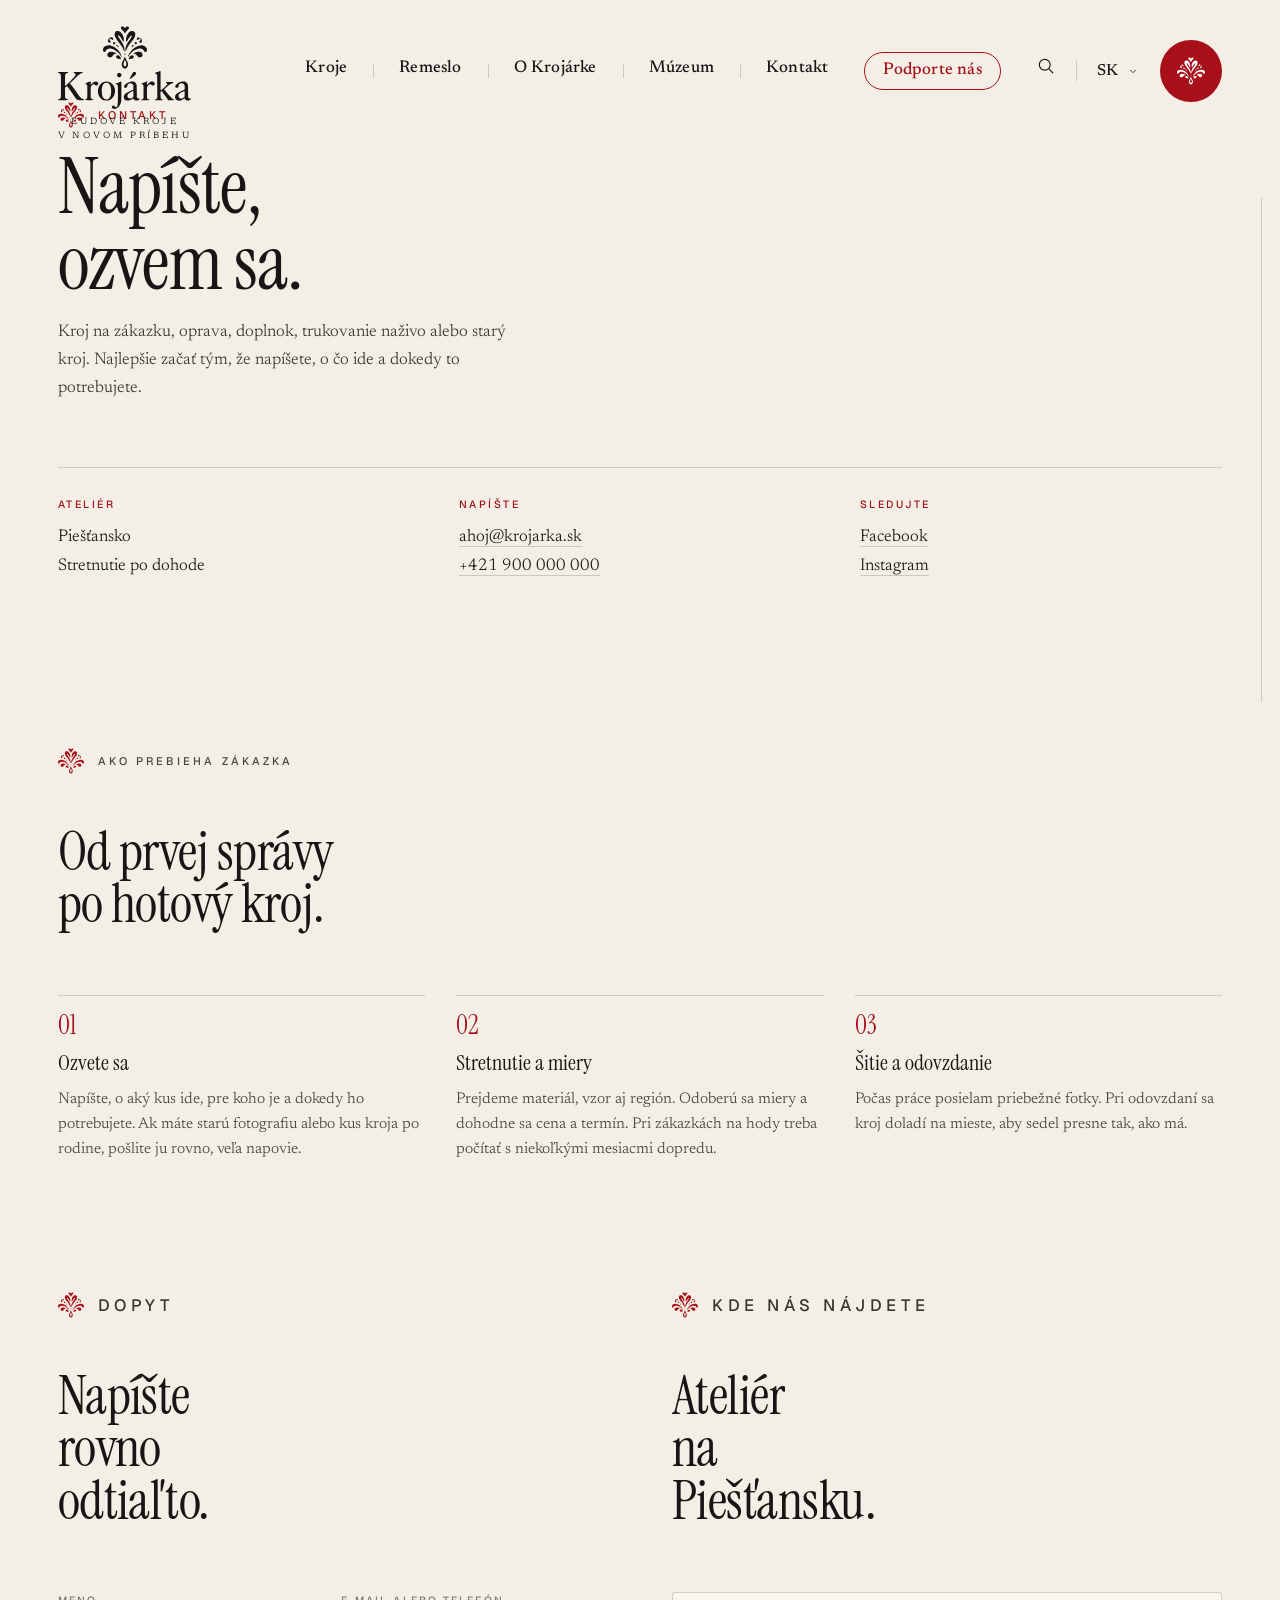
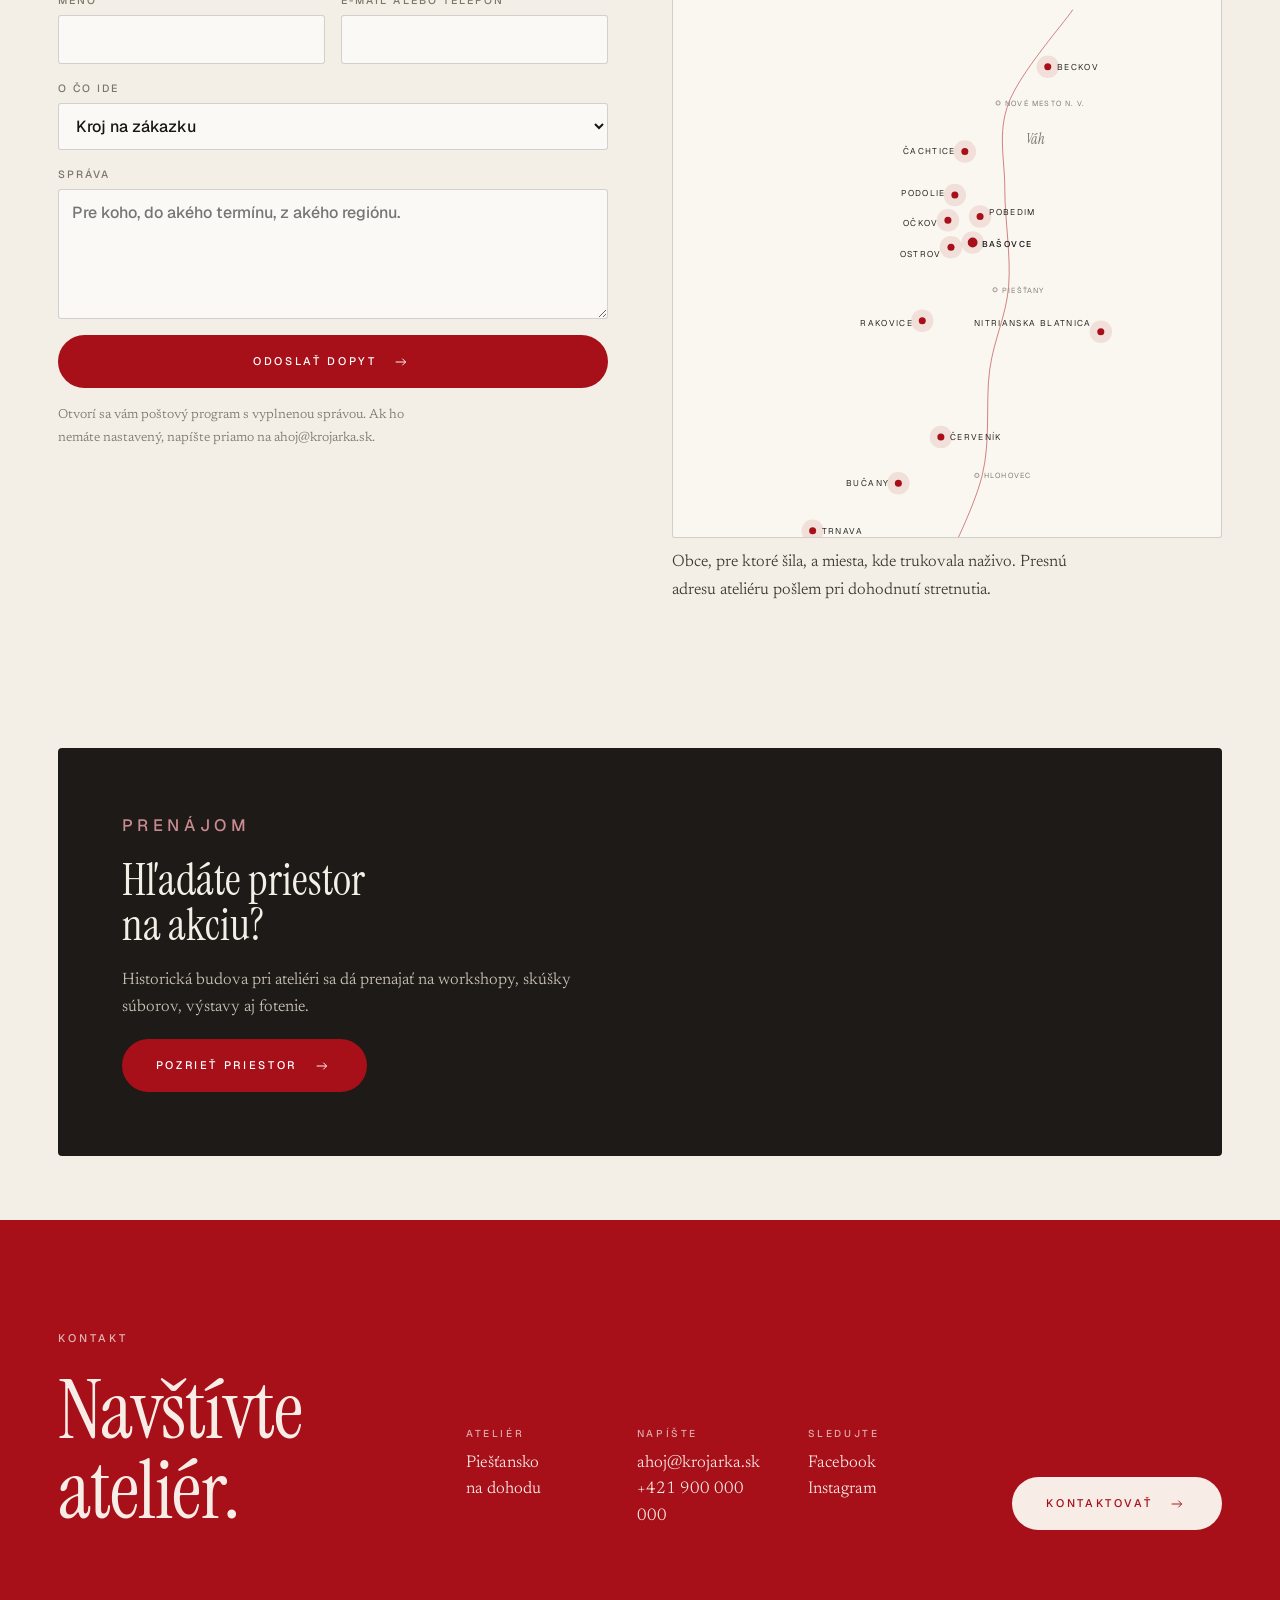
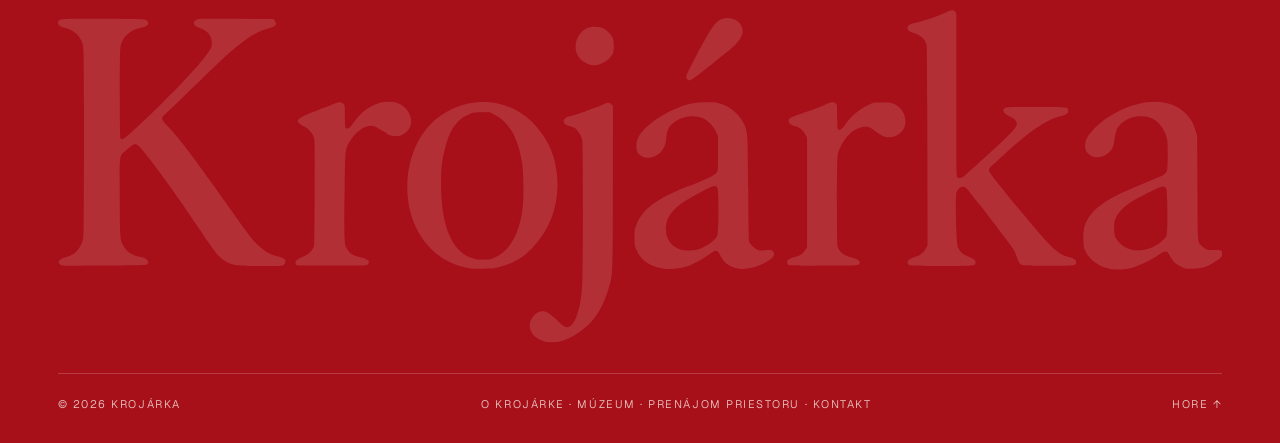
==== commit e89356df: "Oprava: štýly vložených SVG log unikali na stránku (niť a vlnovky dostali výplň); verzia 2: nový sym" ====
--- a/kontakt.html
+++ b/kontakt.html
@@ -11,7 +11,7 @@
 <link rel="preconnect" href="https://fonts.googleapis.com">
 <link rel="preconnect" href="https://fonts.gstatic.com" crossorigin>
 <link href="https://fonts.googleapis.com/css2?family=Instrument+Serif:ital@0;1&family=Newsreader:ital,opsz,wght@0,6..72,300..500;1,6..72,300..400&family=Geist:wght@400;500&display=swap" rel="stylesheet">
-<link rel="stylesheet" href="styles.css?v=32">
+<link rel="stylesheet" href="styles.css?v=33">
 <link rel="stylesheet" href="motion.css?v=8">
 <link rel="stylesheet" href="podstranky.css?v=2">
 </head>
@@ -30,7 +30,8 @@
 
 <header class="site-header" id="top">
   <a class="logo" href="index.html" aria-label="Krojárka — domov">
-    <span class="logo-sig-img" data-svg="logo/krojarka-signature.svg?v=3"></span>
+    <span class="logo-sig-v" data-svg="logo/krojarka-signature-vertical.svg?v=10"></span>
+    <span class="logo-sig-img" data-svg="logo/krojarka-signature.svg?v=10"></span>
     <img class="logo-alt-img" src="img/logo-nahradne-kruh.webp?v=3" alt="Krojárka">
     <svg class="logo-orn" viewBox="0 0 124.88 120.88"><use href="#orn"/></svg>
     <svg class="logo-word" viewBox="0 0 235.50 67.25"><use href="#wordmark"/></svg>
@@ -184,7 +185,7 @@
 <footer class="site-footer" id="kontakt">
   <div class="ft-top">
     <div>
-      <span class="ft-sig" data-svg="logo/krojarka-sig-symbol.svg?v=3"></span>
+      <span class="ft-sig" data-svg="logo/krojarka-sig-symbol.svg?v=10"></span>
       <p class="eyebrow">Kontakt</p>
       <h2 class="display-l">Navštívte<br>ateliér.</h2>
     </div>
@@ -196,7 +197,7 @@
     <a class="btn-red" href="mailto:ahoj@krojarka.sk">Kontaktovať <svg><use href="#arrow"/></svg></a>
   </div>
   <svg class="ft-word" viewBox="0 0 235.50 67.25" aria-hidden="true"><use href="#wordmark"/></svg>
-  <span class="ft-sig-word" data-svg="logo/krojarka-sig-wordmark.svg?v=2" aria-hidden="true"></span>
+  <span class="ft-sig-word" data-svg="logo/krojarka-sig-wordmark.svg?v=10" aria-hidden="true"></span>
   <div class="ft-bottom"><span>© 2026 Krojárka</span><span><a href="o-krojarke.html">O Krojárke</a> · <a href="podpor-nas.html">Múzeum</a> · <a href="priestor.html">Prenájom priestoru</a> · <a href="kontakt.html">Kontakt</a></span><a href="#top">Hore ↑</a></div>
 </footer>
 
@@ -205,5 +206,6 @@
 <script src="podstranky.js?v=3"></script>
 <script src="motion.js?v=3"></script>
 <script>(function(){var els=document.querySelectorAll("[data-svg]");if(!els.length)return;var cache={};els.forEach(function(e){var u=e.dataset.svg;(cache[u]=cache[u]||fetch(u).then(function(r){return r.text()})).then(function(t){e.innerHTML=t;var s=e.querySelector("svg");if(s){s.removeAttribute("width");s.removeAttribute("height")}})})})();/*inlineSvg*/</script>
+<script>/*ornSig*/(function(){if(!document.documentElement.classList.contains("logo-sig"))return;var NS="http://www.w3.org/2000/svg";fetch("logo/orn-sig-paths.txt?v=1").then(function(r){return r.text()}).then(function(p){var d=document.createElementNS(NS,"svg");d.setAttribute("style","position:absolute;width:0;height:0;overflow:hidden");d.setAttribute("aria-hidden","true");d.innerHTML="<symbol id=\"orn-sig\" viewBox=\"-6 56 442 378\">"+p+"</symbol>";document.body.prepend(d);var sw=function(root){(root||document).querySelectorAll("use").forEach(function(u){var h=u.getAttribute("href")||u.getAttribute("xlink:href");if(h==="#orn"){u.setAttribute("href","#orn-sig")}})};sw();new MutationObserver(function(){sw()}).observe(document.body,{childList:true,subtree:true});})})();</script>
 </body>
 </html>
--- a/styles.css
+++ b/styles.css
@@ -963,15 +963,19 @@
 html.logo-alt .ft-alt { display: block; width: 150px; margin-bottom: 16px; }
 @media (max-width: 960px) { html.logo-alt .logo-alt-img { height: 72px; } html.logo-alt .is-scrolled .logo-alt-img { height: 56px; } }
 
-/* verzia 2 (html.logo-sig): podpisové logo v hlavičke; v pätičke symbol nad Kontaktom a rukopisný logotyp dole */
-.logo-sig-img, .ft-sig, .ft-sig-word { display: none; }
+/* verzia 2 (html.logo-sig): na úvode vertikálne podpisové logo, po scrollnutí horizontálne v lište;
+   v pätičke symbol nad Kontaktom a rukopisný logotyp dole */
+.logo-sig-img, .logo-sig-v, .ft-sig, .ft-sig-word { display: none; }
 html.logo-sig .logo-orn, html.logo-sig .logo-word, html.logo-sig .logo-tag, html.logo-sig .logo-alt-img, html.logo-sig .ft-alt, html.logo-sig .ft-word { display: none !important; }
-html.logo-sig .logo-sig-img { display: block; color: var(--text); }
-html.logo-sig .logo-sig-img svg { height: 84px; width: auto; display: block; transition: height .5s var(--ease); }
-html.logo-sig .is-scrolled .logo-sig-img svg { height: 46px; }
+html.logo-sig .logo-sig-v { display: block; color: var(--text); }
+html.logo-sig .logo-sig-v svg { height: 128px; width: auto; display: block; }
+html.logo-sig .is-scrolled .logo-sig-v { display: none; }
+html.logo-sig .is-scrolled .logo-sig-img { display: block; color: var(--text); }
+html.logo-sig .logo-sig-img svg { height: 46px; width: auto; display: block; }
+html.logo-sig .site-header:not(.is-scrolled) .logo { margin-top: 10px; }
 html.logo-sig .ft-sig { display: block; width: 64px; margin: 0 0 26px; color: #fbf8f1; }
 html.logo-sig .site-footer { padding-top: 56px; }
 html.logo-sig .ft-sig svg { width: 100%; height: auto; display: block; }
 html.logo-sig .ft-sig-word { display: block; width: 46%; margin: 8px 0 0; color: rgba(247,236,230,.14); }
 html.logo-sig .ft-sig-word svg { width: 100%; height: auto; display: block; }
-@media (max-width: 960px) { html.logo-sig .logo-sig-img svg { height: 50px; } html.logo-sig .is-scrolled .logo-sig-img svg { height: 40px; } html.logo-sig .ft-sig { width: 52px; } }
+@media (max-width: 960px) { html.logo-sig .logo-sig-v svg { height: 84px; } html.logo-sig .logo-sig-img svg { height: 40px; } html.logo-sig .ft-sig { width: 52px; } }
